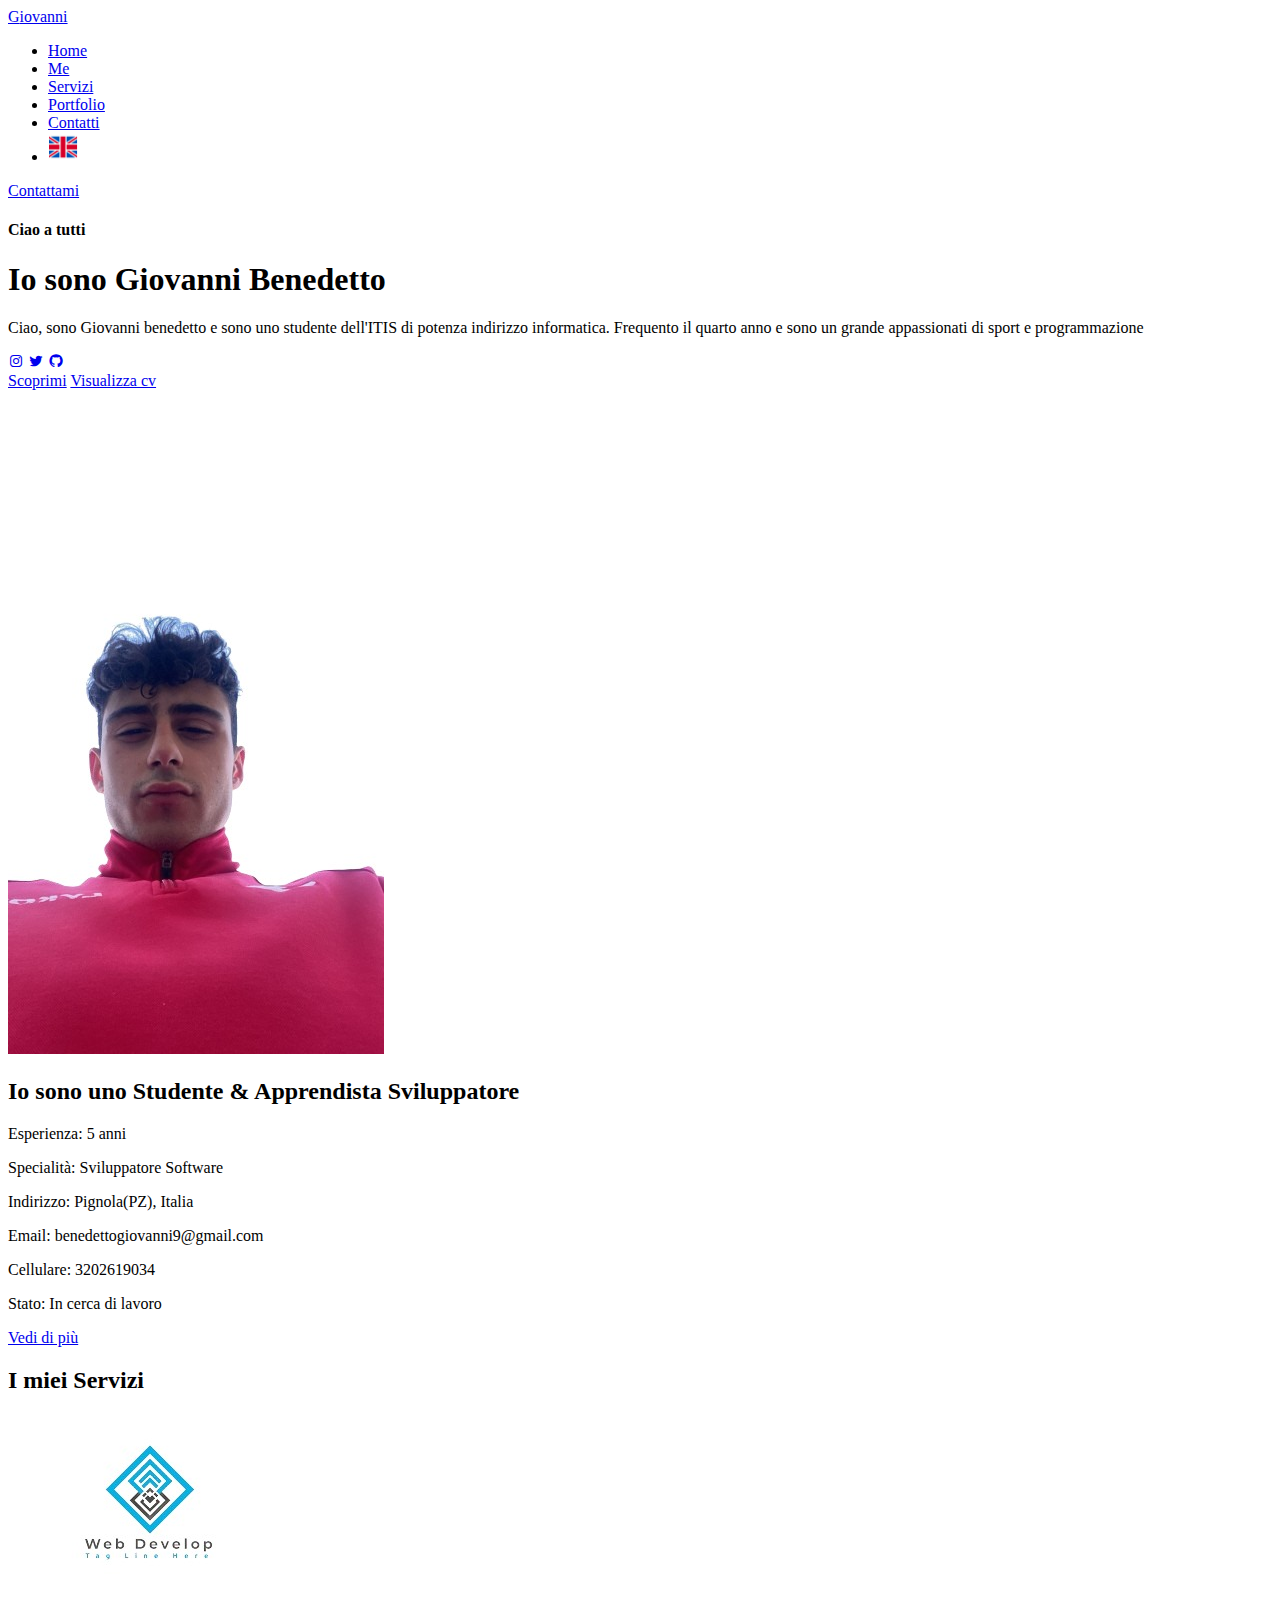
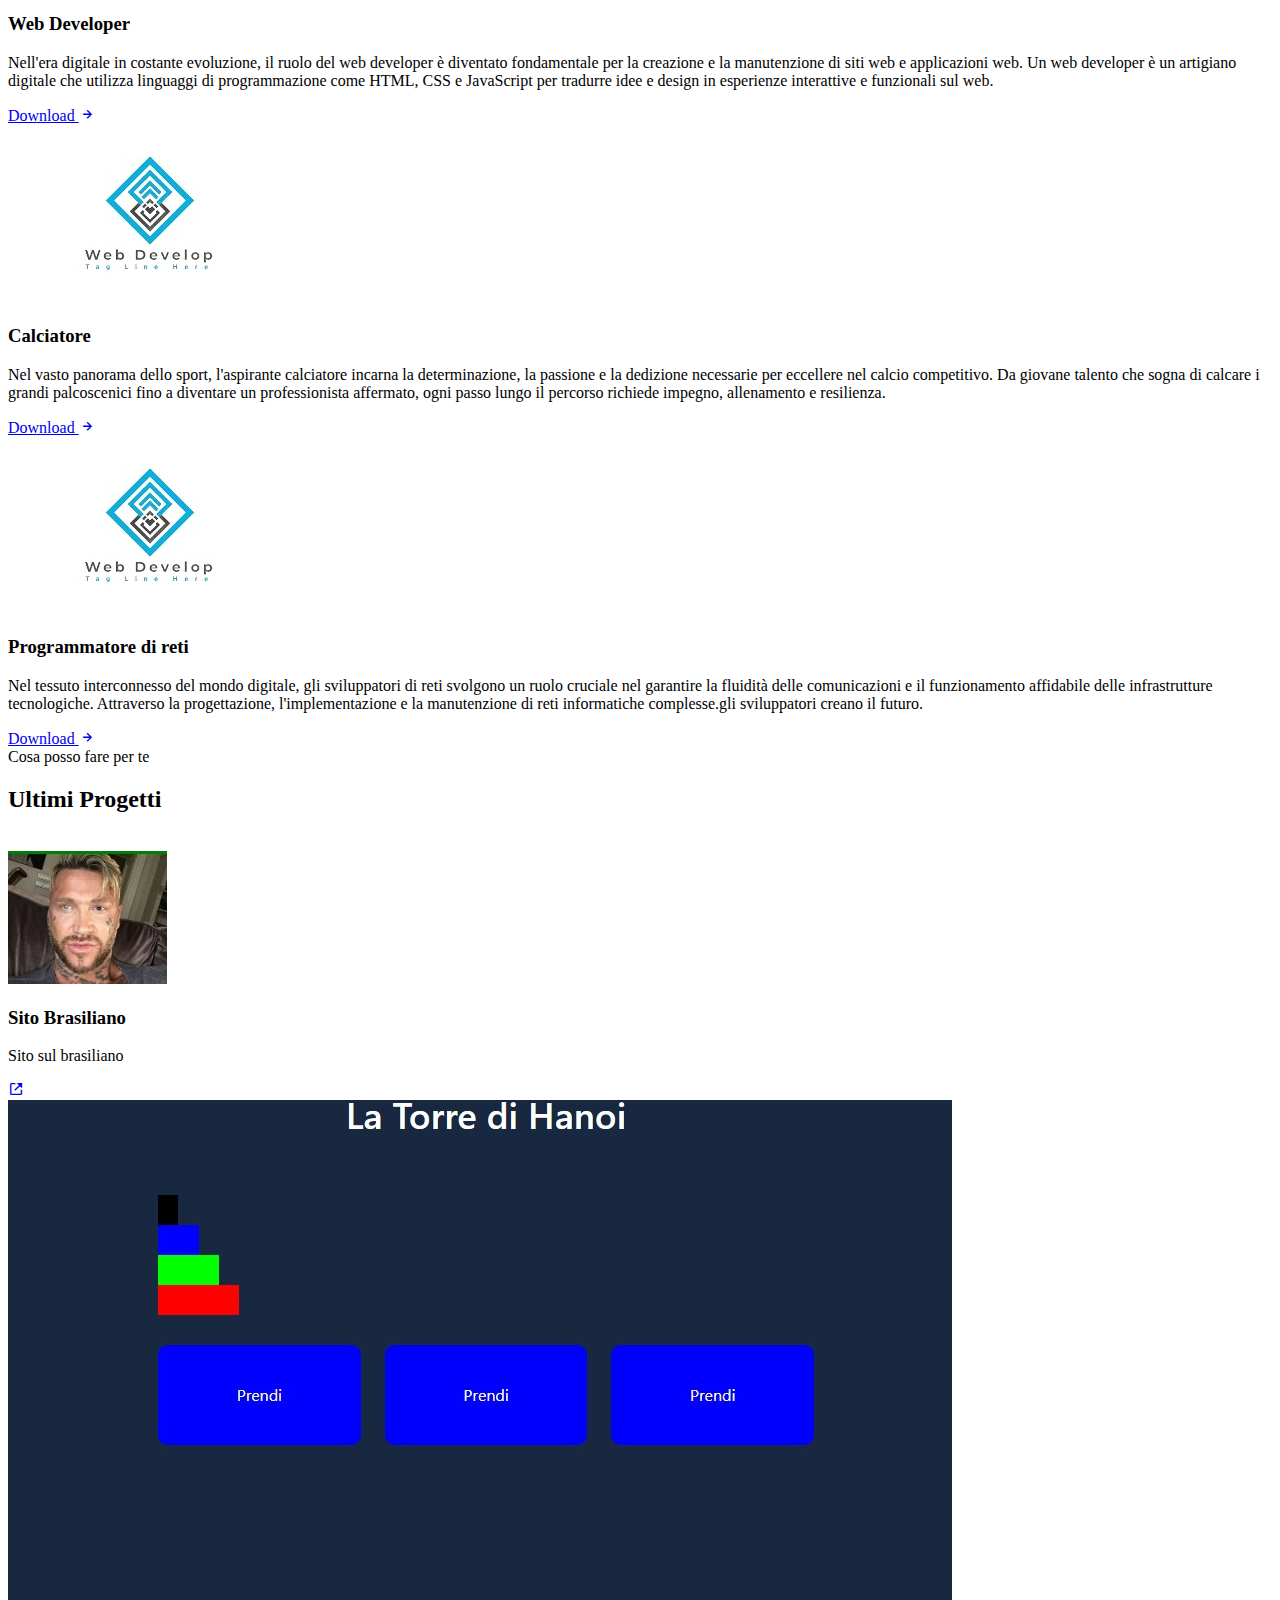
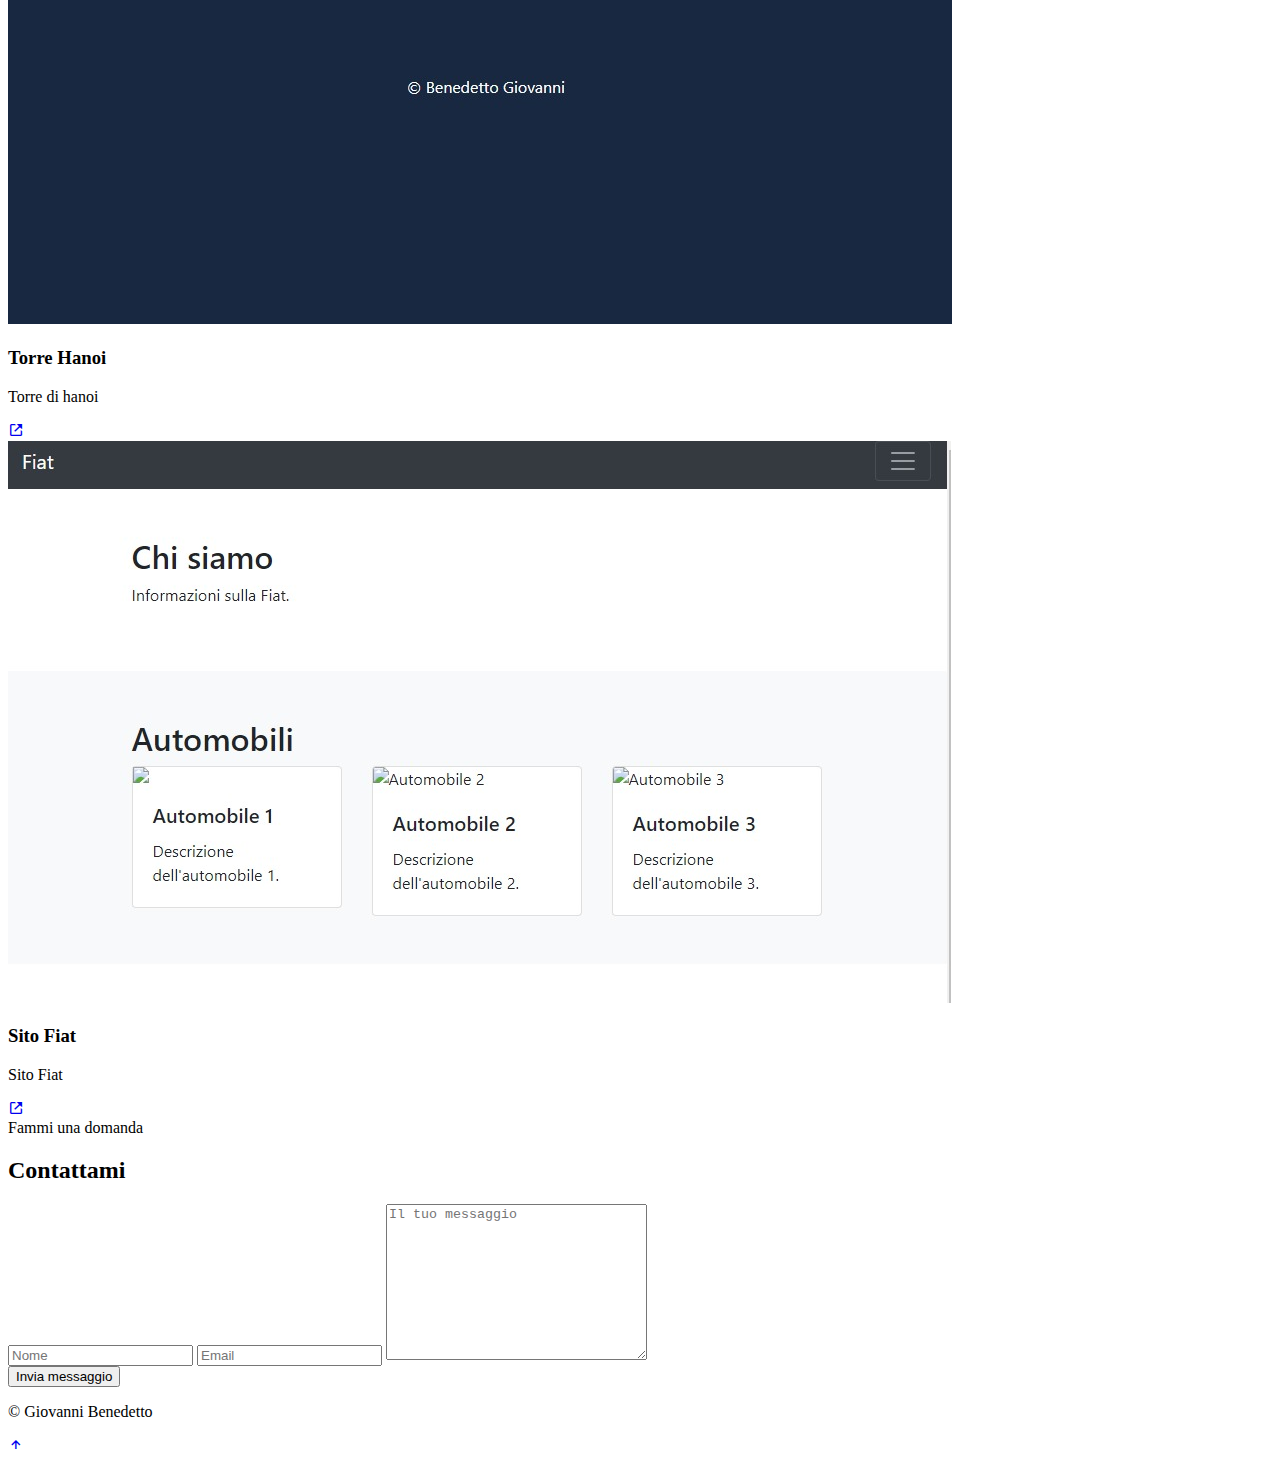
==== index.html @ 342c9b86 "Add files via upload" ====
<!DOCTYPE html>
<html>
<head>
    <meta charset="UTF-8">
    <title>Portfolio</title>
    <link rel="stylesheet" href="stile.css">
    <link href='https://unpkg.com/boxicons@2.1.4/css/boxicons.min.css' rel='stylesheet'>
    <link rel="preconnect" href="https://fonts.googleapis.com">
    <link rel="preconnect" href="https://fonts.gstatic.com" crossorigin>
    <link href="https://fonts.googleapis.com/css2?family=Inter:wght@100..900&display=swap" rel="stylesheet">
</head>
<body>
<header>
    <a href="#" class="logo"><span>G</span>iovanni</a>
    <ul class="navlist">
        <li><a href="#home">Home</a></li>
        <li><a href="#about">Me</a></li>
        <li><a href="#services">Servizi</a></li>
        <li><a href="#portfolio">Portfolio</a></li>
        <li><a href="#contact">Contatti</a></li>
        <li><a href="eng.html"><img src="united-kingdom.png" alt="English" style="width: 30px; height: 30px;"></a></li>
    </ul>
    <div class="top-btnn">
        <a href="#contact" class="h-btn">Contattami</a>
    </div>
</header>

<section class="hero" id="home">
    <div class="main-content">
        <h4>Ciao a tutti</h4>
        <h1>Io sono <span>Giovanni Benedetto</span></h1>
        <p>Ciao, sono Giovanni benedetto e sono uno studente dell'ITIS di potenza indirizzo informatica. Frequento il quarto anno e sono un grande appassionati di sport e programmazione</p>
        
        <div class="social">
            <a href="https://www.instagram.com/giovanni_benedetto07" target="_blank"><i class='bx bxl-instagram'></i></a>
            <a href="#"><i class='bx bxl-twitter'></i></a>
            <a href="#"><i class='bx bxl-github'></i></a>
        </div>

        <div class="main-btn">
            <a href="#" class="btn">Scoprimi</a>
            <a href="Giovanni Benedetto.pdf" target="_blank" class="btn btn2">Visualizza cv</a>
        </div>
    </div>
</section>
<!--about-->
<section class="about" id="about">
    <div class="about-img">
        <img src="fotogb-removebg-preview.png" alt="foto di me stesso">
    </div>
    <div class="about-text">
        <h2>Io sono uno <span>Studente</span> & Apprendista Sviluppatore</h2>
        <div class="exp-area">
            <p class="exp">Esperienza: <span>5 anni</span></p>
            <p class="exp">Specialità: <span>Sviluppatore Software</span></p>
            <p class="exp">Indirizzo: <span>Pignola(PZ), Italia</span></p>
            <p class="exp">Email: <span>benedettogiovanni9@gmail.com</span></p>
            <p class="exp">Cellulare: <span>3202619034</span></p>
            <p class="exp">Stato: <span>In cerca di lavoro</span></p>
        </div>
        <a href="#" class="btn">Vedi di più</a>
    </div>
</section>
<!--Servizi-->
<section class="services" id="services">
    <div class="center-text">
        <h2>I miei <span>Servizi</span></h2>
    </div>
    <div class="services-content">
        <div class="box">
            <img src="dev-removebg-preview.png" alt="">
            <h3>Web Developer</h3>
            <p>Nell'era digitale in costante evoluzione, il ruolo del web developer è diventato fondamentale per la creazione e la manutenzione di siti web e applicazioni web. Un web developer è un artigiano digitale che utilizza linguaggi di programmazione come HTML, CSS e JavaScript per tradurre idee e design in esperienze interattive e funzionali sul web. </p>
        <a href="#">
            Download
            <i class='bx bx-right-arrow-alt'></i>
        </a>
        </div>

        <div class="box">
            <img src="dev-removebg-preview.png" alt="">
            <h3>Calciatore</h3>
            <p>Nel vasto panorama dello sport, l'aspirante calciatore incarna la determinazione, la passione e la dedizione necessarie per eccellere nel calcio competitivo. Da giovane talento che sogna di calcare i grandi palcoscenici fino a diventare un professionista affermato, ogni passo lungo il percorso richiede impegno, allenamento e resilienza.</p>
        <a href="#">
            Download
            <i class='bx bx-right-arrow-alt'></i>
        </a>
        </div>

        <div class="box">
            <img src="dev-removebg-preview.png" alt="">
            <h3>Programmatore di reti
            </h3>
            <p>Nel tessuto interconnesso del mondo digitale, gli sviluppatori di reti svolgono un ruolo cruciale nel garantire la fluidità delle comunicazioni e il funzionamento affidabile delle infrastrutture tecnologiche. Attraverso la progettazione, l'implementazione e la manutenzione di reti informatiche complesse.gli sviluppatori creano il futuro.</p>
        <a href="#">
            Download
            <i class='bx bx-right-arrow-alt'></i>
        </a>
        </div>
    </div>

</section>
<!--Portfolio-->
<section id="portfolio" class="portfolio">
    <div class="center-text">
        <span>Cosa posso fare per te</span>
        <h2>Ultimi Progetti</h2>
    </br>
    </div>
    <div class="container">
     
        <div class="portfolio-gallery">
            <div class="port-box mix html">
                <div class="port-image">
                    <img src="brs.png" alt="">
                </div>
                <div class="port-content">
                    <h3>Sito Brasiliano</h3>
                    <p> Sito sul brasiliano

                    </p>
                    <a href="SITO BRASILIANO .txt.html" target="_blank"><i class='bx bx-link-external'></i></a>
                </div>
            </div>

            <div class="port-box mix html">
                <div class="port-image">
                    <img src="ht.png" alt="">
                </div>
                <div class="port-content">
                    <h3>Torre Hanoi</h3>
                    <p>Torre di hanoi
                    </p>
                    <a href="hanoi2 gb.html" target="_blank"><i class='bx bx-link-external'></i></a>
                </div>
            </div>

            <div class="port-box mix unity">
                <div class="port-image">
                    <img src="fiat.png" alt="">
                </div>
                <div class="port-content">
                    <h3>Sito Fiat </h3>
                    <p>Sito Fiat

                    </p> 
                    <a href="FIAT1.html" target="_blank"><i class='bx bx-link-external'></i></a>
                </div>
            </div>
        </div>
    </div>
</section>
<!--Contatti-->
<section id="contact" class="contant">
    <div class="center-text">
        <span>Fammi una domanda</span>
        <h2>Contattami</h2>
    </div>
    <form>
        
        <input type="text" name="nome" placeholder="Nome">
        <input type="text" name="email" placeholder="Email">
        <textarea name="messaggio" cols="30" rows="10" placeholder="Il tuo messaggio"></textarea>
        <div class="btn-box formBtn">
            <button type="submit" class="btn">Invia messaggio</button>
        </div>
    </form>
</section>
<footer>
    <p> &copy; Giovanni Benedetto </p>
    <a href="#home"><i class='bx bx-up-arrow-alt'></i></a>
</footer>

<script src="script.js"></script>
</body>
</html>
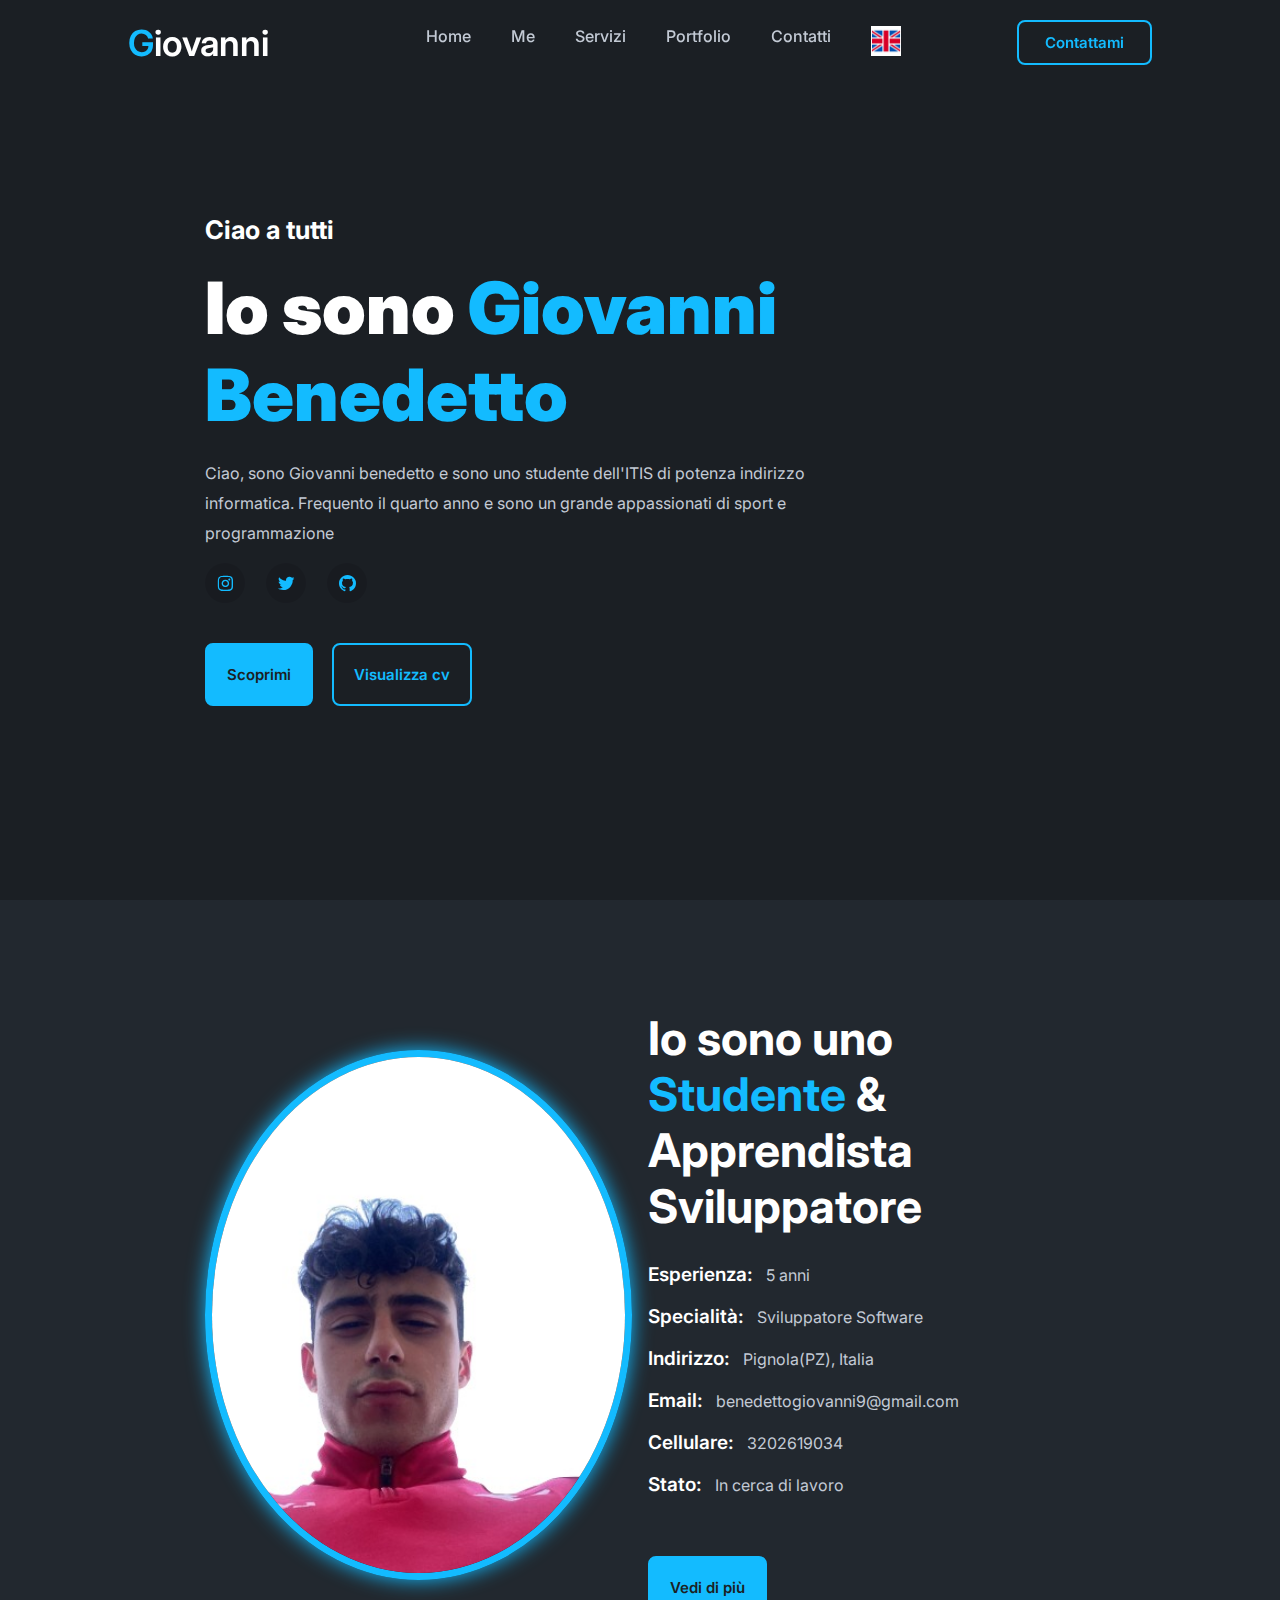
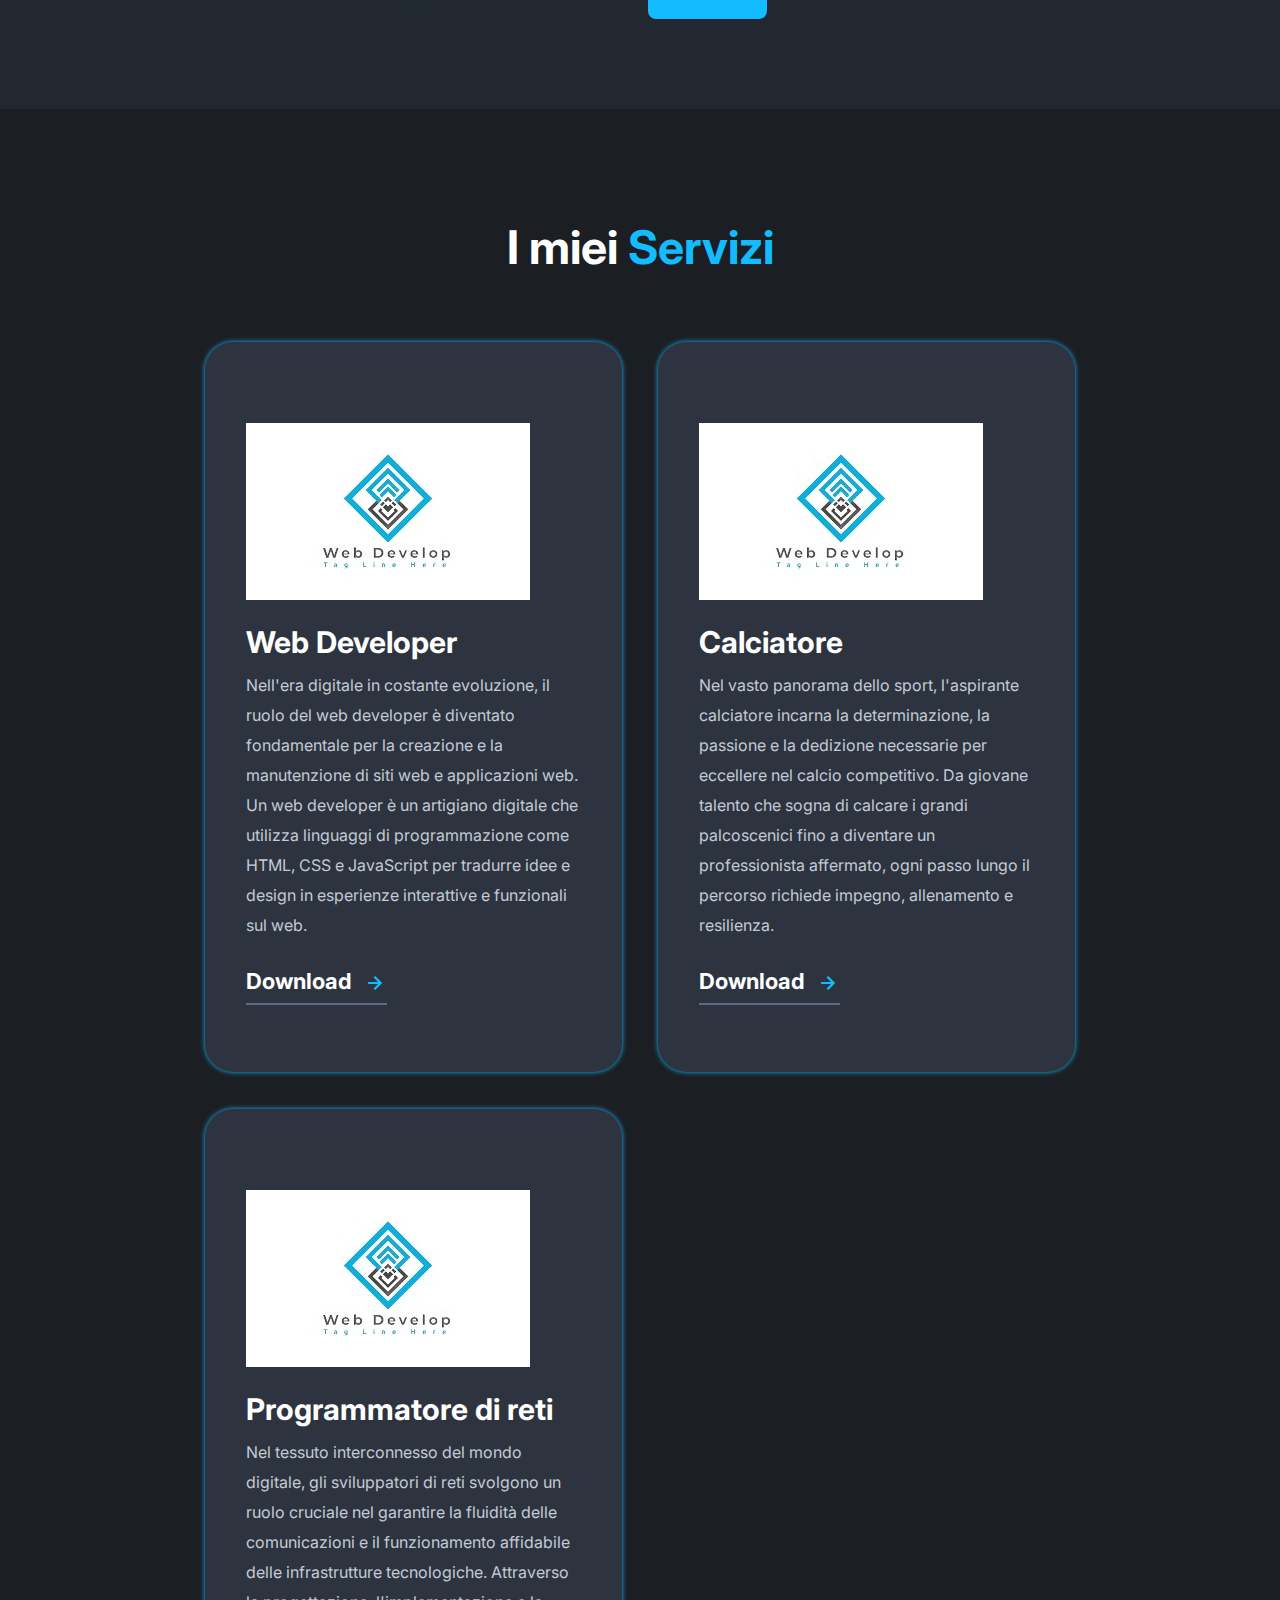
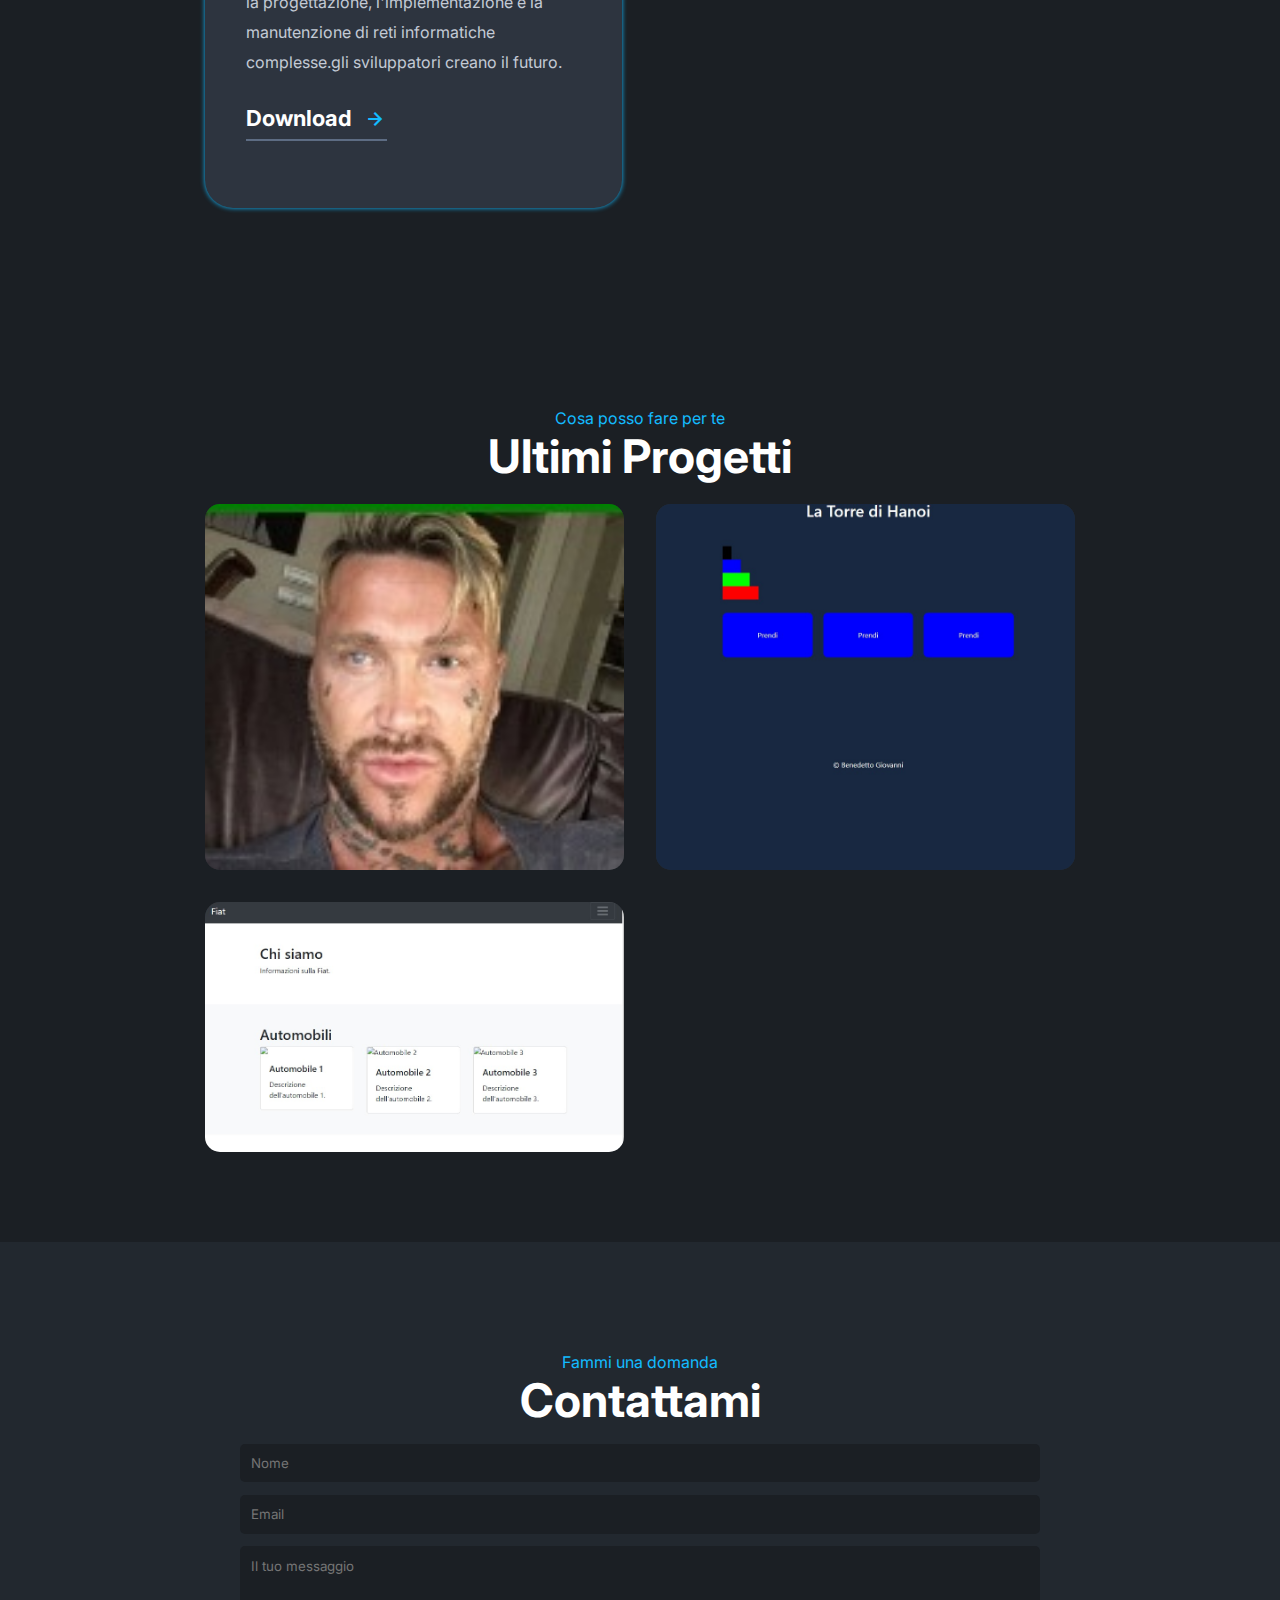
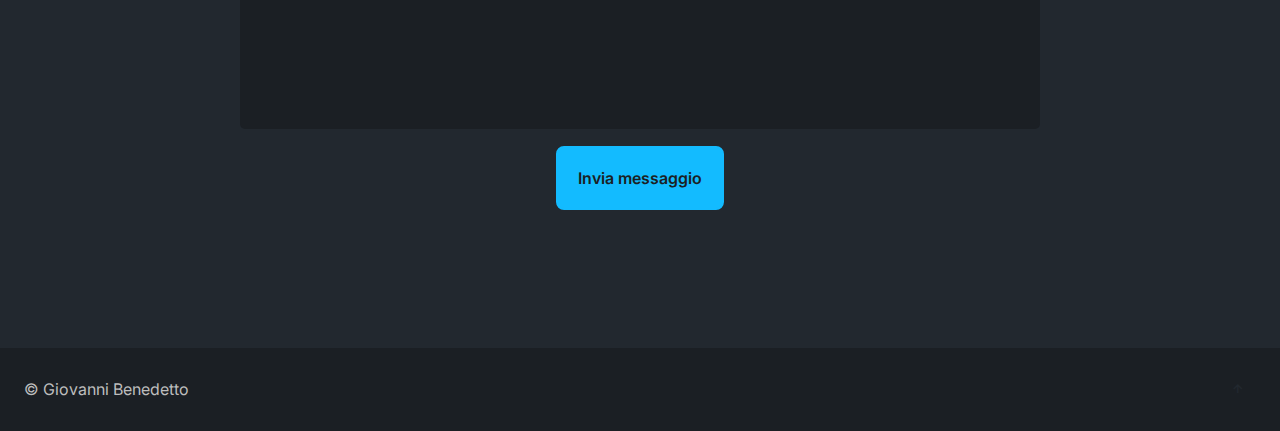
==== commit 45fba109: "Update index.html" ====
--- a/stile.css
+++ b/stile.css
@@ -0,0 +1,434 @@
+*{
+    padding: 0;
+    margin: 0;
+    box-sizing: border-box;
+    font-family: 'inter', sans-serif;
+    text-decoration: none;
+    list-style: none;
+    scroll-behavior: smooth;
+}
+:root{
+    --text-color:#fff;
+    --bg-color: #1b1f24;
+    --second-bg-color: #22282f;
+    --main-color: #13bbff;
+    --other-color: #c3cad5;
+
+    --h1-font: 4.5rem;
+    --h2-font: 2.9rem;
+    --p-font: 1rem;
+}
+body {
+ 
+    background-color: var(--bg-color);
+    color: var(--text-color);
+}
+header {
+    position: fixed;
+    top: 0;
+    left: 0;
+    z-index: 1000;
+   border-bottom: 1px solid transparent;
+    display: flex;
+    align-items: center;
+    justify-content: space-between;
+    width: 100%;
+    padding: 20px 10%;
+    background: transparent;
+    transition: all .50s ease;
+}
+.logo{
+    font-size: 36px;
+    color: var(--text-color);
+    font-weight: 600;
+}
+span{
+    color: var(--main-color);
+}
+.navlist {
+    display: flex;
+}
+.navlist a{
+    font-size: var(--p-font);
+    font-weight: 500;
+    color: var(--other-color);
+    margin-left: 40px;
+    transition: all .50s ease;
+}
+.navlist a:hover {
+    color: var(--hover-color);
+    text-shadow: 0 0 10px var(--main-color), -2px 1px 30px var(--text-color), 0 0 30px rgba(18, 247, 255, 0.6), 0 0 40px rgba(18, 247, 255, 0.6), 0 0 70px rgba(18, 247, 255, 0.6), 0 0 80px rgba(18, 247, 255, 0.6), 0 0 10px rgba(18, 247, 255, 0.6), 0 0 150px rgba(18, 247, 255, 0.6);
+}
+#menu-icon {
+    font-size: 35px;
+    z-index: 10001;
+    cursor: pointer;
+    display: none;
+}
+.h-btn{
+    display: inline-block;
+    padding: 11px 26px;
+    background: transparent;
+    color: var(--main-color);
+    border: 2px solid var(--main-color);
+    border-radius: 8px;
+    font-size: 15px;
+    font-weight: 600;
+    transition: all .50s ease;
+}
+.h-btn:hover{
+    background: var(--main-color);
+    color: var(--bg-color);
+    box-shadow: 0 0 20px var(--main-color);
+    transform: scale(1.1);
+}
+section{
+    padding: 110px 16% 90px;
+}
+.hero{
+    height: 100vh;
+    width: 100%;
+    /*dovrebbe andare l'immagine*/
+    background-position: top right;
+    background-size: cover;
+    display: flex;
+    align-items: center;
+    justify-content: flex-start;
+}
+.main-content h4{
+    font-size: 1.6rem;
+}
+.main-content h1{
+    font-size: var(--h1-font);
+    font-weight: 900;
+    margin: 20px 0px 20px;
+    line-height: 1.2;
+}
+.main-content p{
+    font-size: var(--p-font);
+    font-weight: 400;
+    width: 620px;
+    max-width: 100%;
+    color: var(--other-color);
+    line-height: 30px;
+    margin-bottom: 15px;
+}
+.social{
+    margin-bottom: 40px;
+}
+.social i{
+    display: inline-flex;
+    align-items: center;
+    justify-content: center;
+    width: 40px;
+    height: 40px;
+    color: var(--main-color);
+    border-radius: 50%;
+    backdrop-filter: brightness(88%);
+    font-size: 20px;
+    margin-right: 17px;
+    box-shadow: 0 0 20px transparent;
+    cursor: pointer;
+    transition: all .50s ease;
+}
+.social i:hover{
+    transform: scale(1.1);
+    box-shadow:  0 0 20px var(--main-color);
+}
+.btn{
+    display: inline-block;
+    padding: 20px;
+    background: var(--main-color);
+    color: var(--bg-color);
+    border: 2px solid var(--main-color);
+    border-radius: 8px;
+    font-size: 15px;
+    font-weight: 600;
+    transition: all .50 ease;
+}
+.btn:hover{
+    background: transparent;
+    color: var(--main-color);
+    box-shadow: 0 0 20px var(--main-color);
+}
+.btn2{
+    background: transparent;
+    color: var(--main-color);
+    border: 2px solid var(--main-color);
+    margin-left: 15px;
+    transition: all .50 ease;
+}
+.btn2:hover{
+    background: var(--main-color);
+    color: var(--bg-color);
+}
+header.sticky{
+    background: var(--bg-color);
+    box-shadow: 0 .1rem 1rem rgba(0, 0, 0, .2);
+    padding: 16px 16%;
+}
+.about{
+    background: var(--second-bg-color);
+    display : grid;
+    grid-template-columns: repeat(2,1fr);
+    align-items: center;
+    gap: 1rem;
+}
+.about-img {
+    display: flex;
+    justify-content: center;
+    align-items: center;
+    width: 100%;
+    height: 530px;
+    max-width: 530px;
+    border-radius: 50%;
+    overflow: hidden; /* Assicura che l'immagine non esca dai bordi del cerchio */
+    border: 7px solid var(--main-color);
+    box-shadow: 0 0 20px var(--main-color);
+}
+
+.about-img img {
+    width: 100%;
+    height: auto;
+    object-fit: cover;
+}
+.about-text h2{
+    font-size: var(--h2-font);
+    line-height: 1,3;
+    margin-bottom: 20px;
+}
+.exp-area{
+    margin-bottom: 50px;
+}
+.exp-area p{
+    color: var(--text-color);
+    font-weight: 600;
+    font-size: 19px;
+    line-height: 42px;
+}
+.exp-area p span{
+    color: var(--other-color);
+    font-size: var(--p-font);
+    font-weight: 400;
+    margin-left: 8px;
+}
+.center-text{
+    text-align: center;
+}
+.center-text h2{
+    font-size: var(--h2-font);
+}
+.services-content{
+    display: grid;
+    grid-template-columns: repeat(auto-fit, minmax(300px, auto));
+    align-items: center;
+    gap: 2.3rem;
+    margin-top: 4.2rem;
+}
+.box{
+    padding: 80px 40px 66px;
+    background: #2d343f;
+    border-radius: 28px;
+    border: 1px solid transparent;
+    box-shadow: 0 0 5px var(--main-color);
+    transition: all .5os ease;
+    cursor: pointer;
+}
+.box img{
+    margin-bottom: 20px;
+}
+.box h3{
+    font-size: 30px;
+    font-weight: 700;
+    margin-bottom: 10px;
+}
+.box p{
+    font-size: var(--p-font);
+    font-weight: 400;
+    color: var(--other-color);
+    line-height: 30px;
+    margin-bottom: 20px;
+}
+.box a{
+    display: inline-block;
+    font-size: 22px;
+    line-height: 1.273em;
+    font-weight: 700;
+    padding: 7px 0;
+    color: var(--text-color);
+    border-bottom: 2px solid #5d6c83;
+    transition: all .50s ease;
+}
+.box i{
+    vertical-align: middle;
+    font-size: 25px;
+    color: var(--main-color);
+    margin-left: 5px;
+}
+.box a:hover{
+    border-bottom: 2px solid var(--main-color);
+}
+.box:hover{
+    border: 1px solid var(--main-color);
+    transform: translateY(-5px) scale(1.03);
+}
+.fillter-buttons{
+    margin: 2rem;
+    text-align: center;
+}
+.fillter-buttons .btn{
+    background: none;
+    outline: none;
+    border: none;
+    cursor: pointer;
+    font-size: .85rem;
+    font-weight: 600;
+    letter-spacing: .4px;
+    margin-left: 1.3rem;
+    color: var(--text-color);
+}
+.fillter-buttons .btn:hover{
+    color: var(--hover-color);
+}
+.portfolio-gallery{
+    display: grid;
+    grid-template-columns: repeat(auto-fill , minmax(270px, 1fr));
+    gap: 2rem;
+}
+.port-box{
+    position: relative;
+    border-radius: 15px;
+    overflow: hidden;
+    background: #292e33;
+    display: flex;
+    grid-template-rows: 1fr auto;
+    align-items: center;
+    border: 2px solid var(--hover-color);
+    box-shadow: var(--neon-box-shadow);
+}
+.port-image{
+    display: flex;
+    align-items: center;
+    justify-content: center;
+    height: 100%;
+    width: 100%;
+}
+.port-image img{
+    width: 100%;
+    opacity: .5s;
+    height: 100%;
+    transition: .5s;
+}
+
+.port-content{
+    position: absolute;
+    bottom: 0;
+    left: 0;
+    width: 100%;
+    height: 100%;
+    opacity: 0;
+    background: linear-gradient(rgba(0,0,0,.2),#12f7ff);
+    display: flex;
+    align-items: center;
+    justify-content: center;
+    flex-direction: column;
+    text-align: center;
+    transition: 0.5s;
+    padding: 0 2rem;
+}
+.port-box:hover .port-content{
+    opacity: 1;
+}
+.port-box:hover .port-image img{
+    transform: scale(1.1);
+}
+
+.port-content h3{
+    font-size: 1.5rem;
+    font-weight: 600;
+}
+.port-content p{
+    font-size: .8rem;
+    margin: 5px 0 15px 0;
+}
+.port-content a{
+    background: #fff;
+    border-radius: 50%;
+    display: inline-flex;
+    justify-content: center;
+    align-items: center;
+    width: 50px;
+    height: 50px;
+    border:  px solid var(--hover-color);
+    outline: 2px solid #fff;
+}
+.port-content a i{
+    font-size: 1.3rem;
+    color: var(--second-bg-color);
+}
+/*Sezione contatti*/
+.contant{
+    width: 100%;
+    background: var(--second-bg-color);
+}
+.contant form{
+    align-items: center;
+    max-width: 50rem;
+    margin: 1rem auto;
+    margin-bottom: 3rem;
+}
+.contant form input,
+.contant form textarea{
+    width: 100%;
+    color: var(--text-color);
+    background: var(--bg-color);
+    margin-bottom: .8rem;
+    border: none;
+    border-radius: 5px;
+    padding: .7rem;
+}
+.contant form textarea{
+    resize: none;
+}
+.formBtn{
+    display: flex;
+    justify-content: center;
+    width: 100%;
+}
+.formBtn .btn{
+    cursor: pointer;
+    font-size: 1rem;
+}
+footer{
+    padding: 1.5rem;
+    display: flex;
+    align-items: center;
+    justify-content: space-between;
+}
+footer p{
+    color: #bdbdbd;
+}
+footer a{
+    display: inline-flex;
+    justify-content: center;
+    color: var(--text-color);
+    background: var(--hover-color);
+    padding: .6rem;
+    border-radius: 5px;
+}
+footer a i{
+    font-size: 1rem;
+    color: var(--second-bg-color);
+}
+
+
+.scroll-scale{
+    opacity: 0;
+    transform: scale(.9);
+    transition: all 2s;
+}
+.show-items{
+    opacity: 1;
+    transform: translateX(0);
+}
+
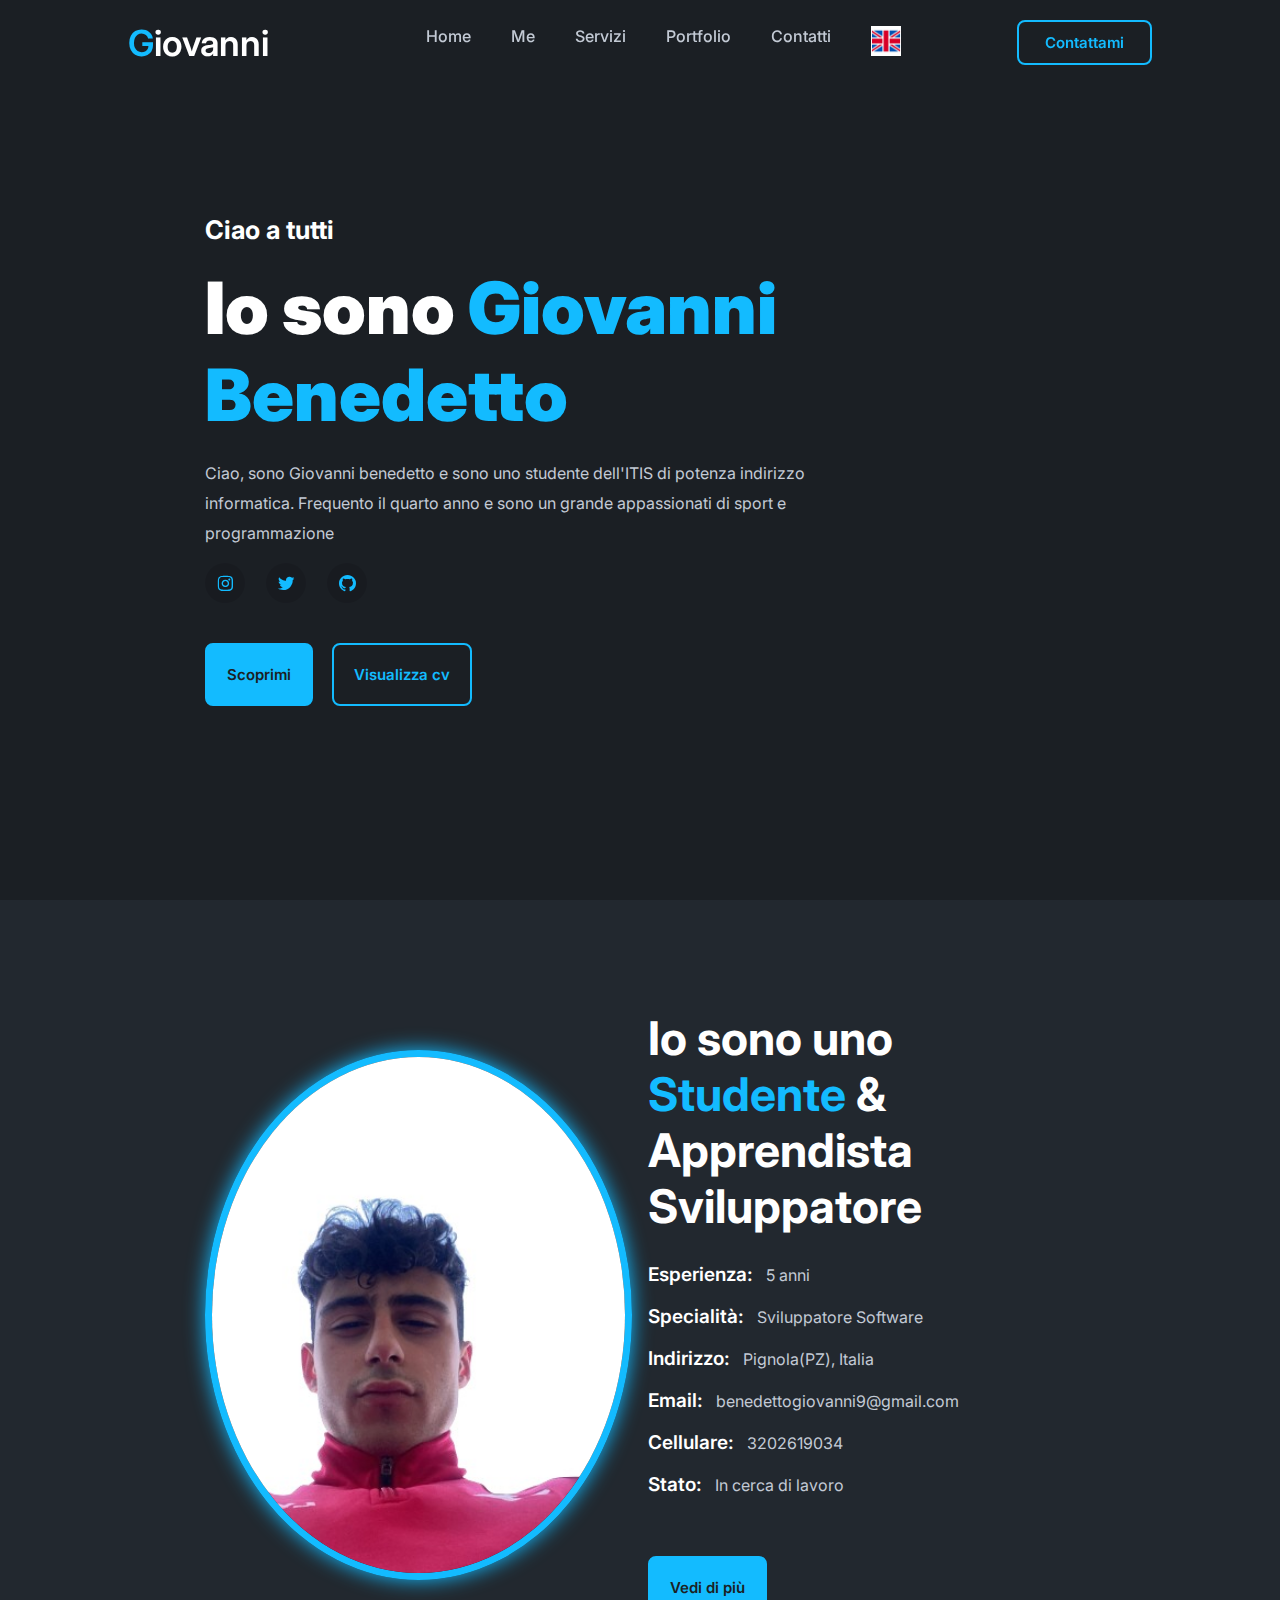
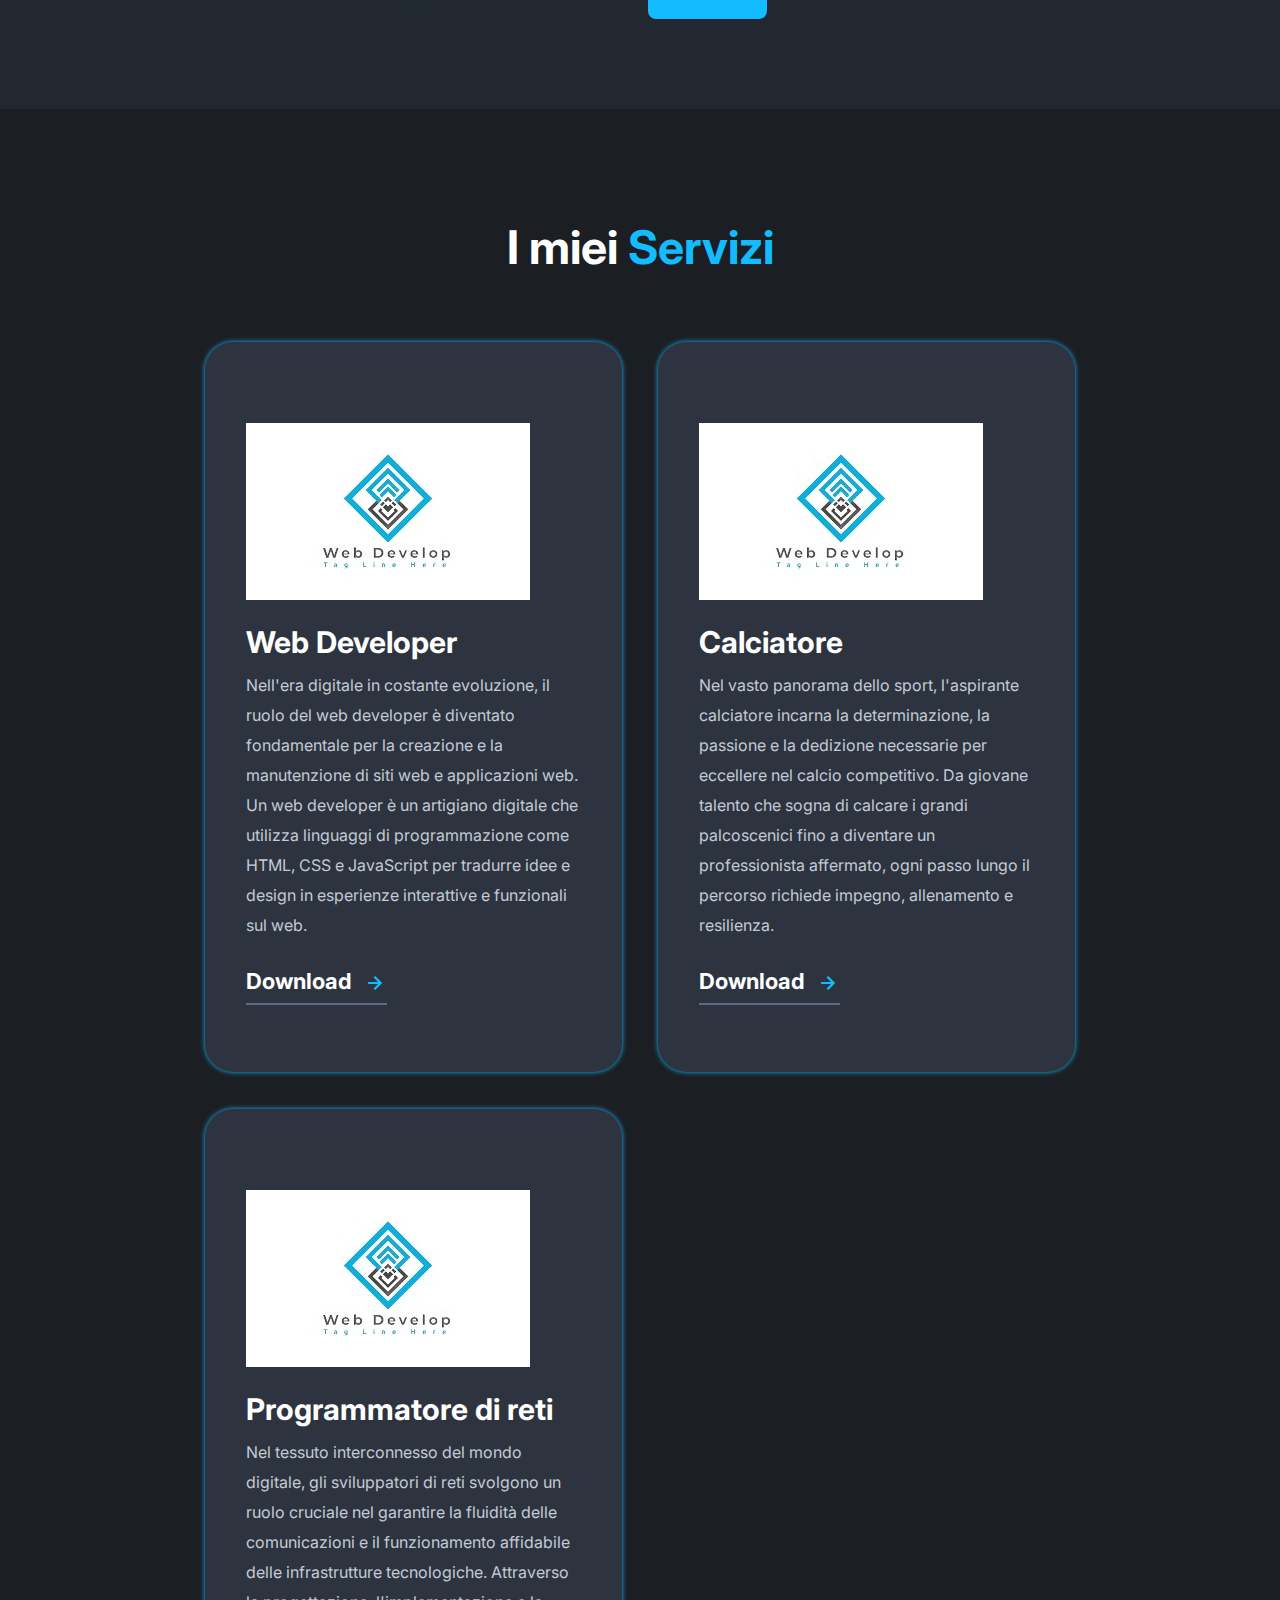
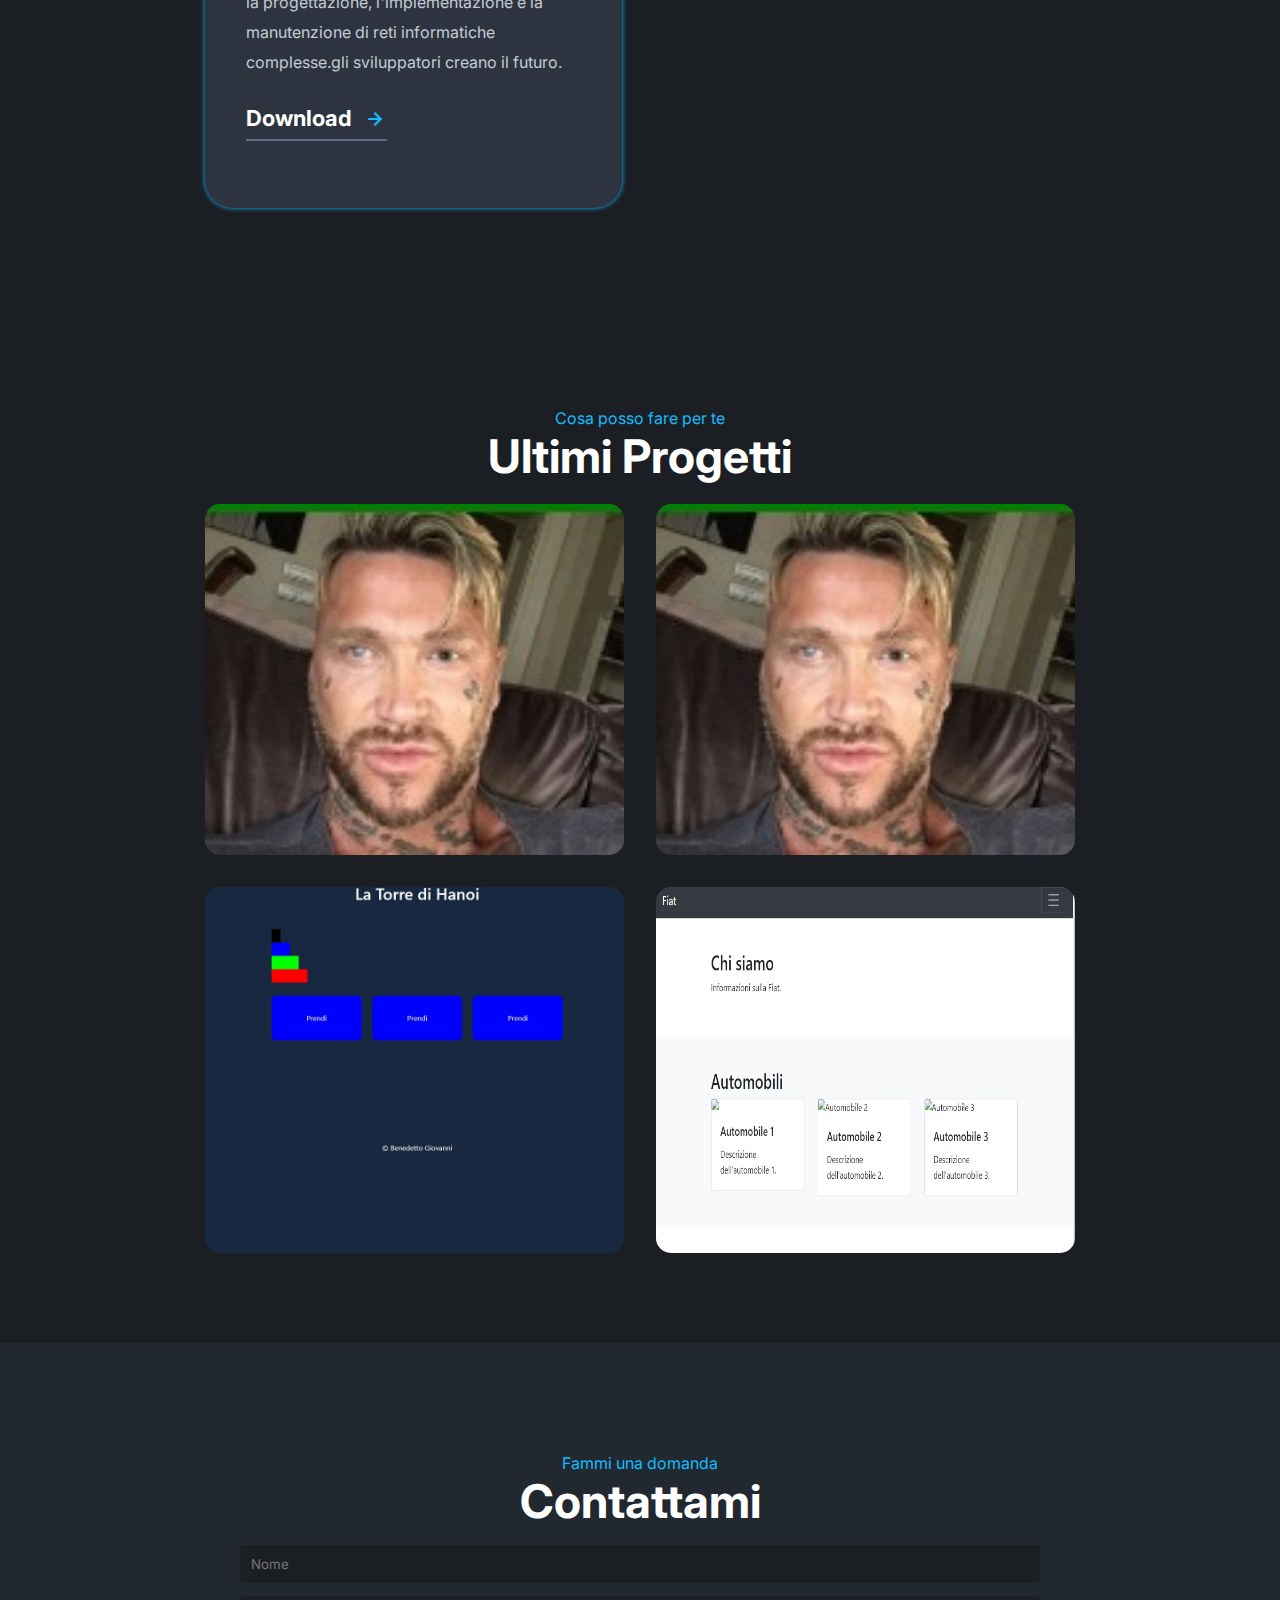
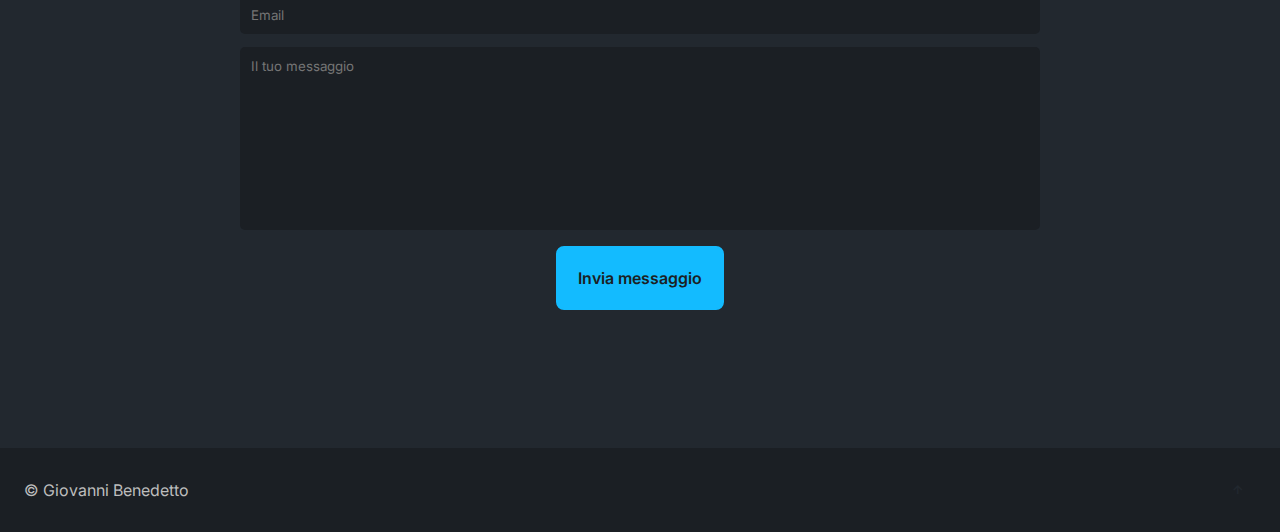
==== commit 00bca947: "Update index.html" ====
--- a/index.html
+++ b/index.html
@@ -125,6 +125,19 @@
 
             <div class="port-box mix html">
                 <div class="port-image">
+                    <img src="brs.png" alt="">
+                </div>
+                <div class="port-content">
+                    <h3>Sito Brasiliano</h3>
+                    <p> Sito sul brasiliano
+
+                    </p>
+                    <a href="benedettoCompany" target="_blank"><i class='bx bx-link-external'></i></a>
+                </div>
+            </div>
+            
+            <div class="port-box mix html">
+                <div class="port-image">
                     <img src="ht.png" alt="">
                 </div>
                 <div class="port-content">
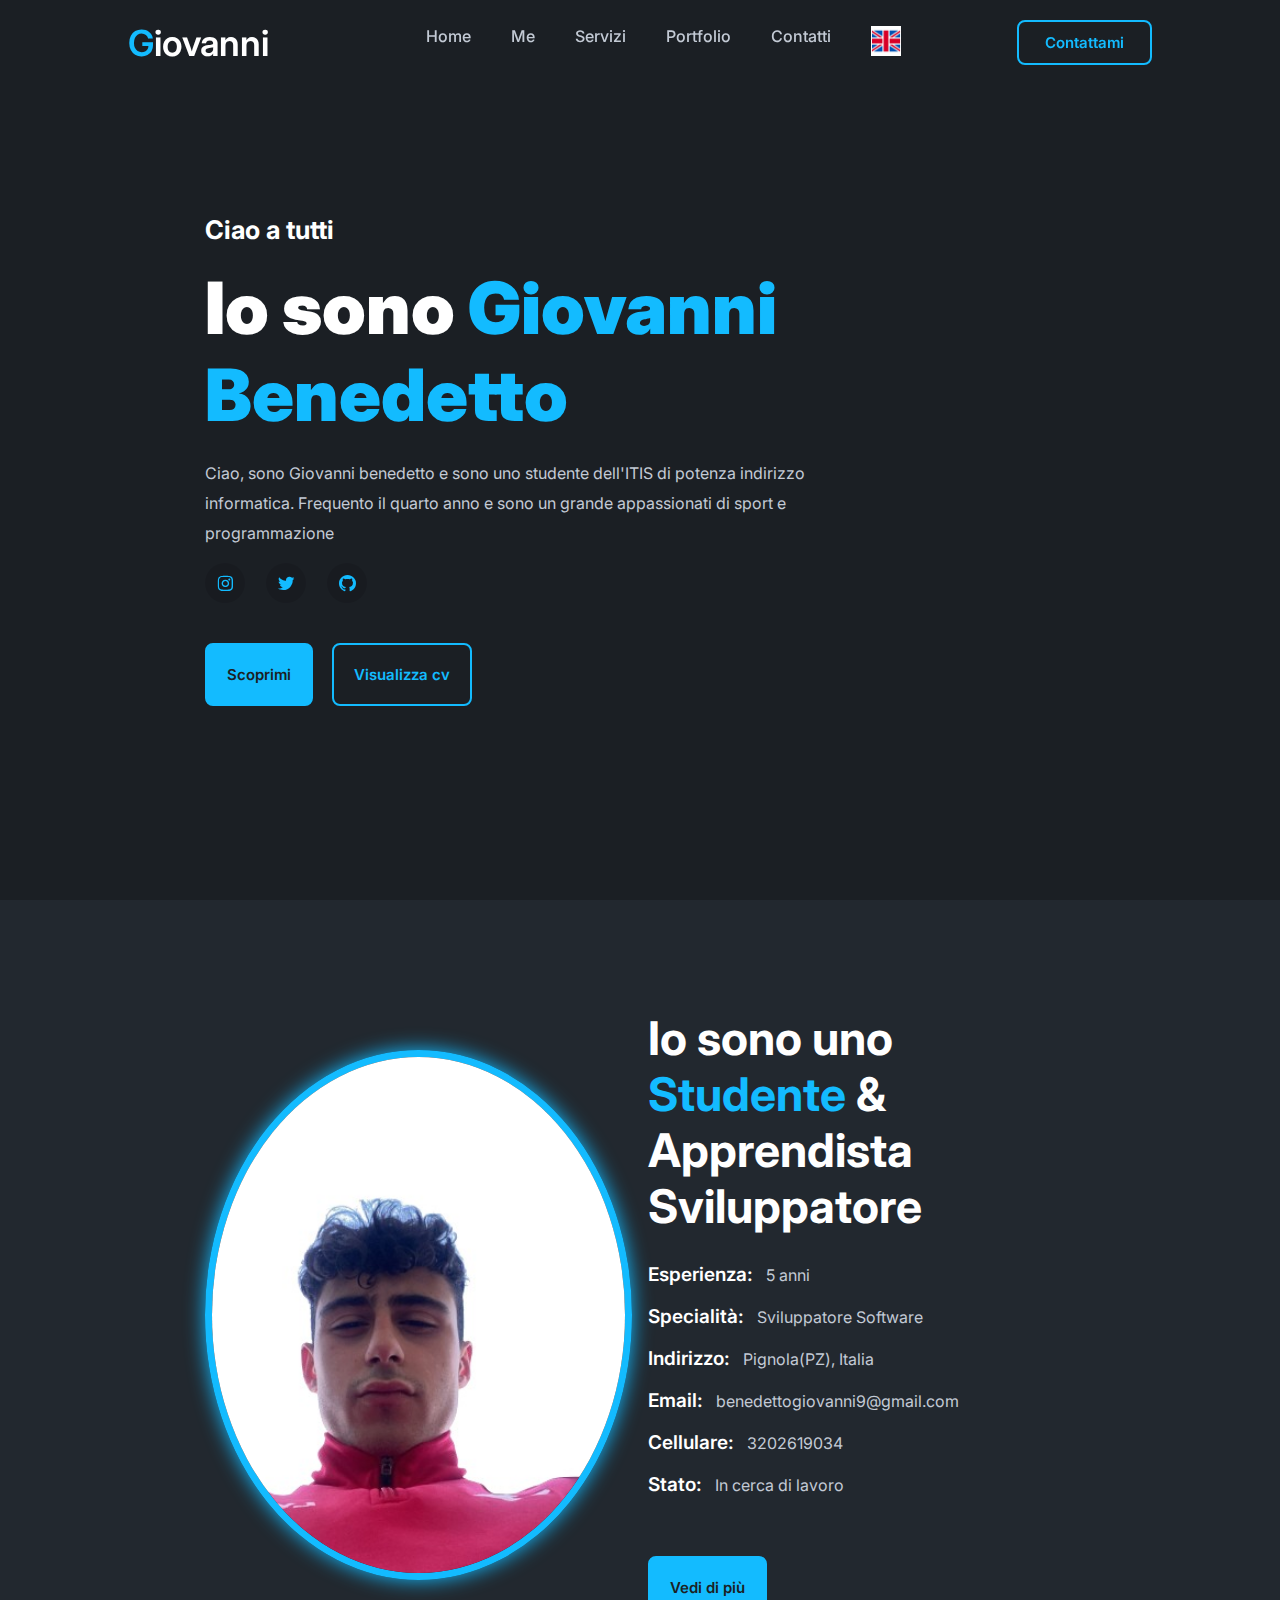
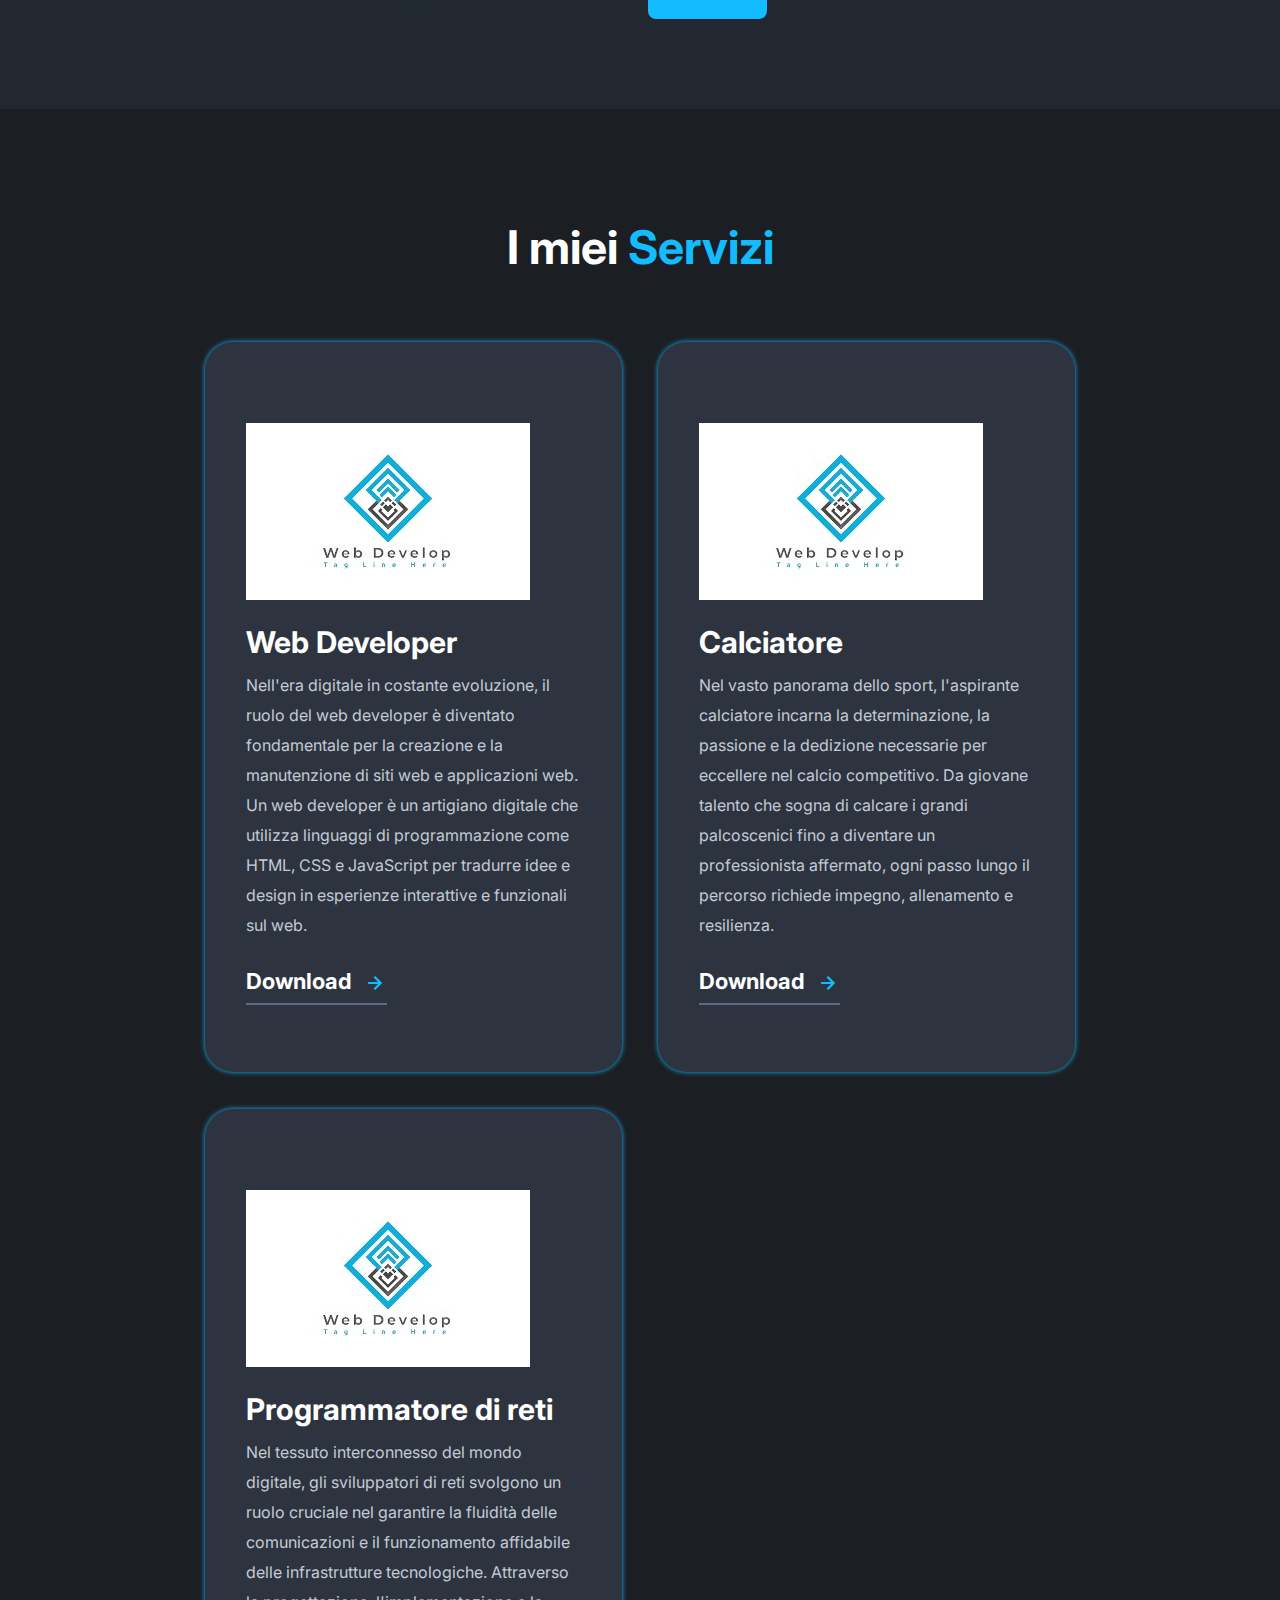
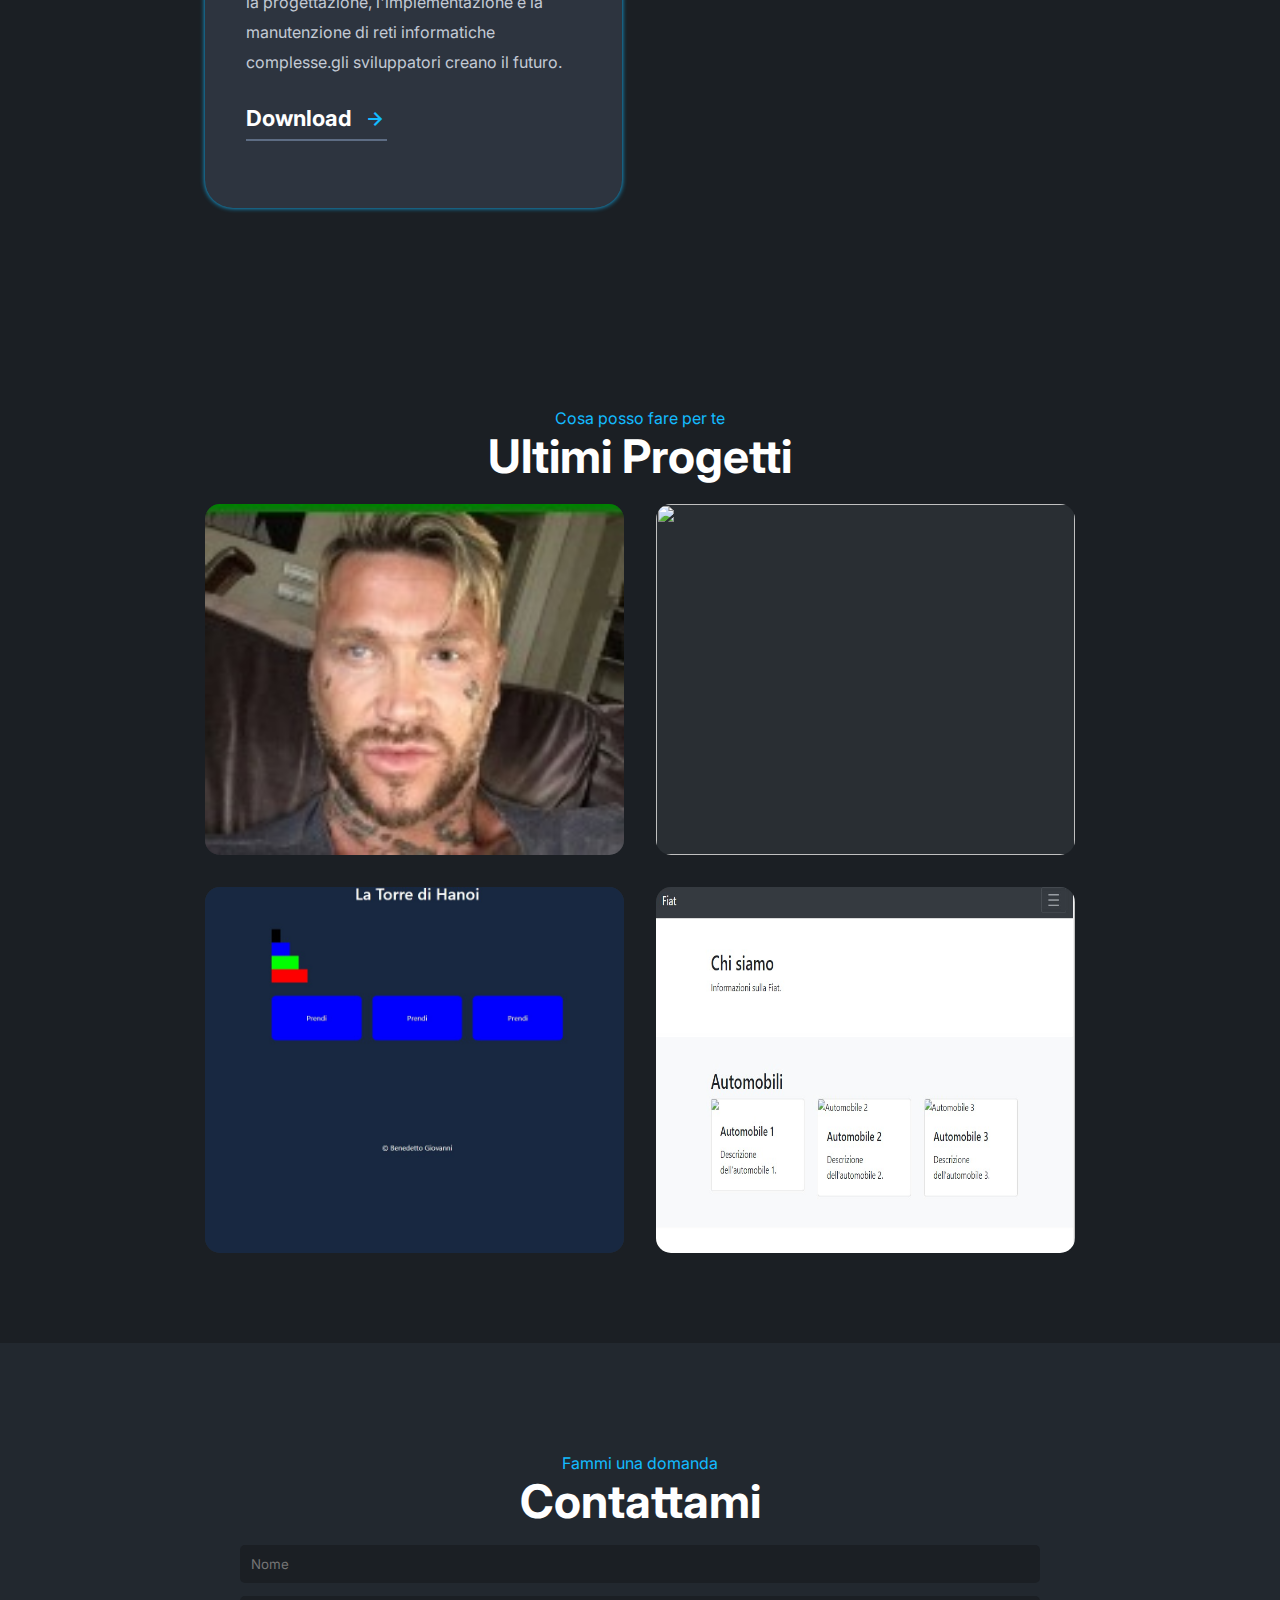
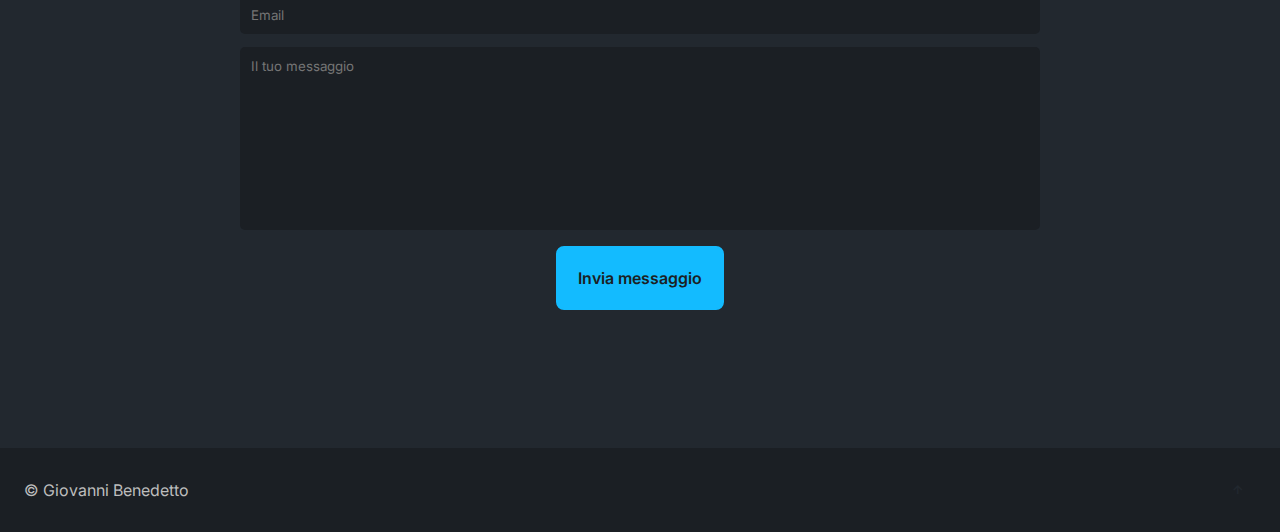
==== commit 252f500c: "Update index.html" ====
--- a/index.html
+++ b/index.html
@@ -125,11 +125,11 @@
 
             <div class="port-box mix html">
                 <div class="port-image">
-                    <img src="brs.png" alt="">
+                    <img src="" alt="">
                 </div>
                 <div class="port-content">
-                    <h3>Sito Brasiliano</h3>
-                    <p> Sito sul brasiliano
+                    <h3>Benedetto Company</h3>
+                    <p> Sito su viaggi aerei
 
                     </p>
                     <a href="benedettoCompany" target="_blank"><i class='bx bx-link-external'></i></a>
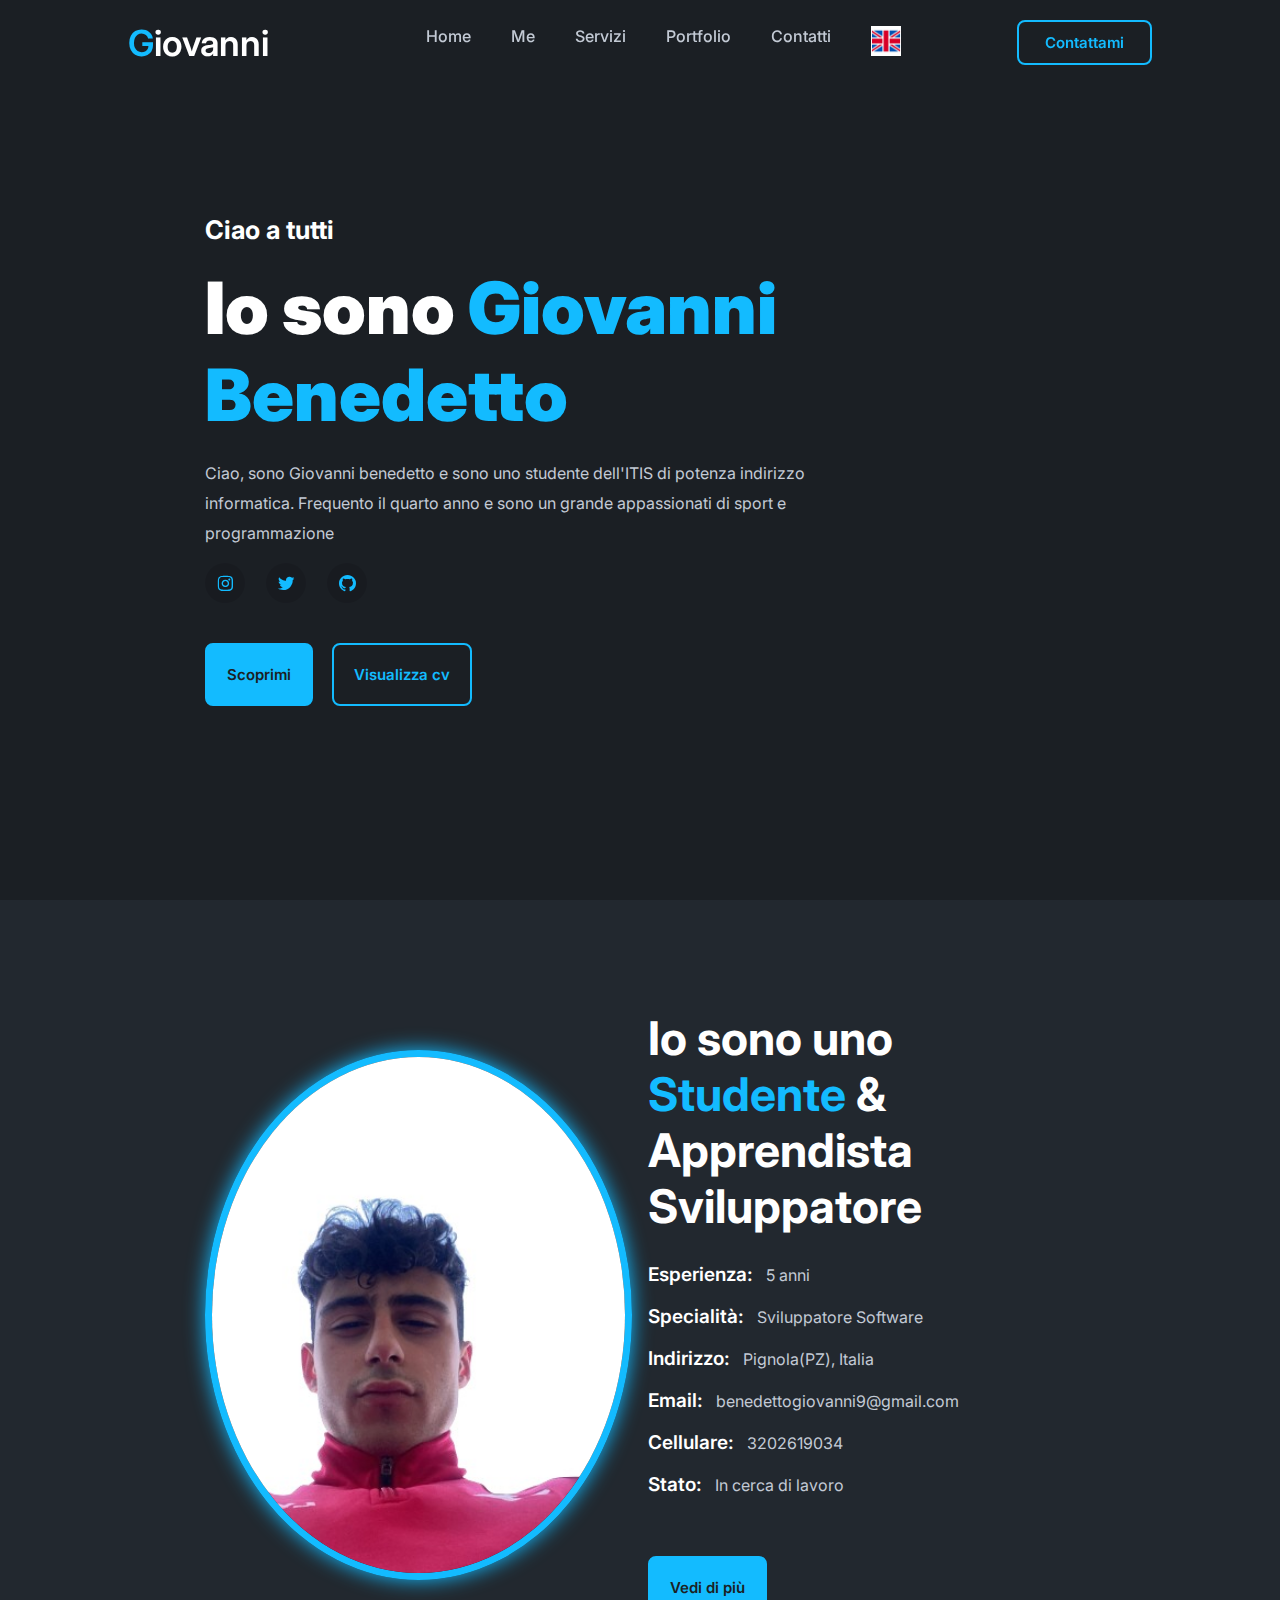
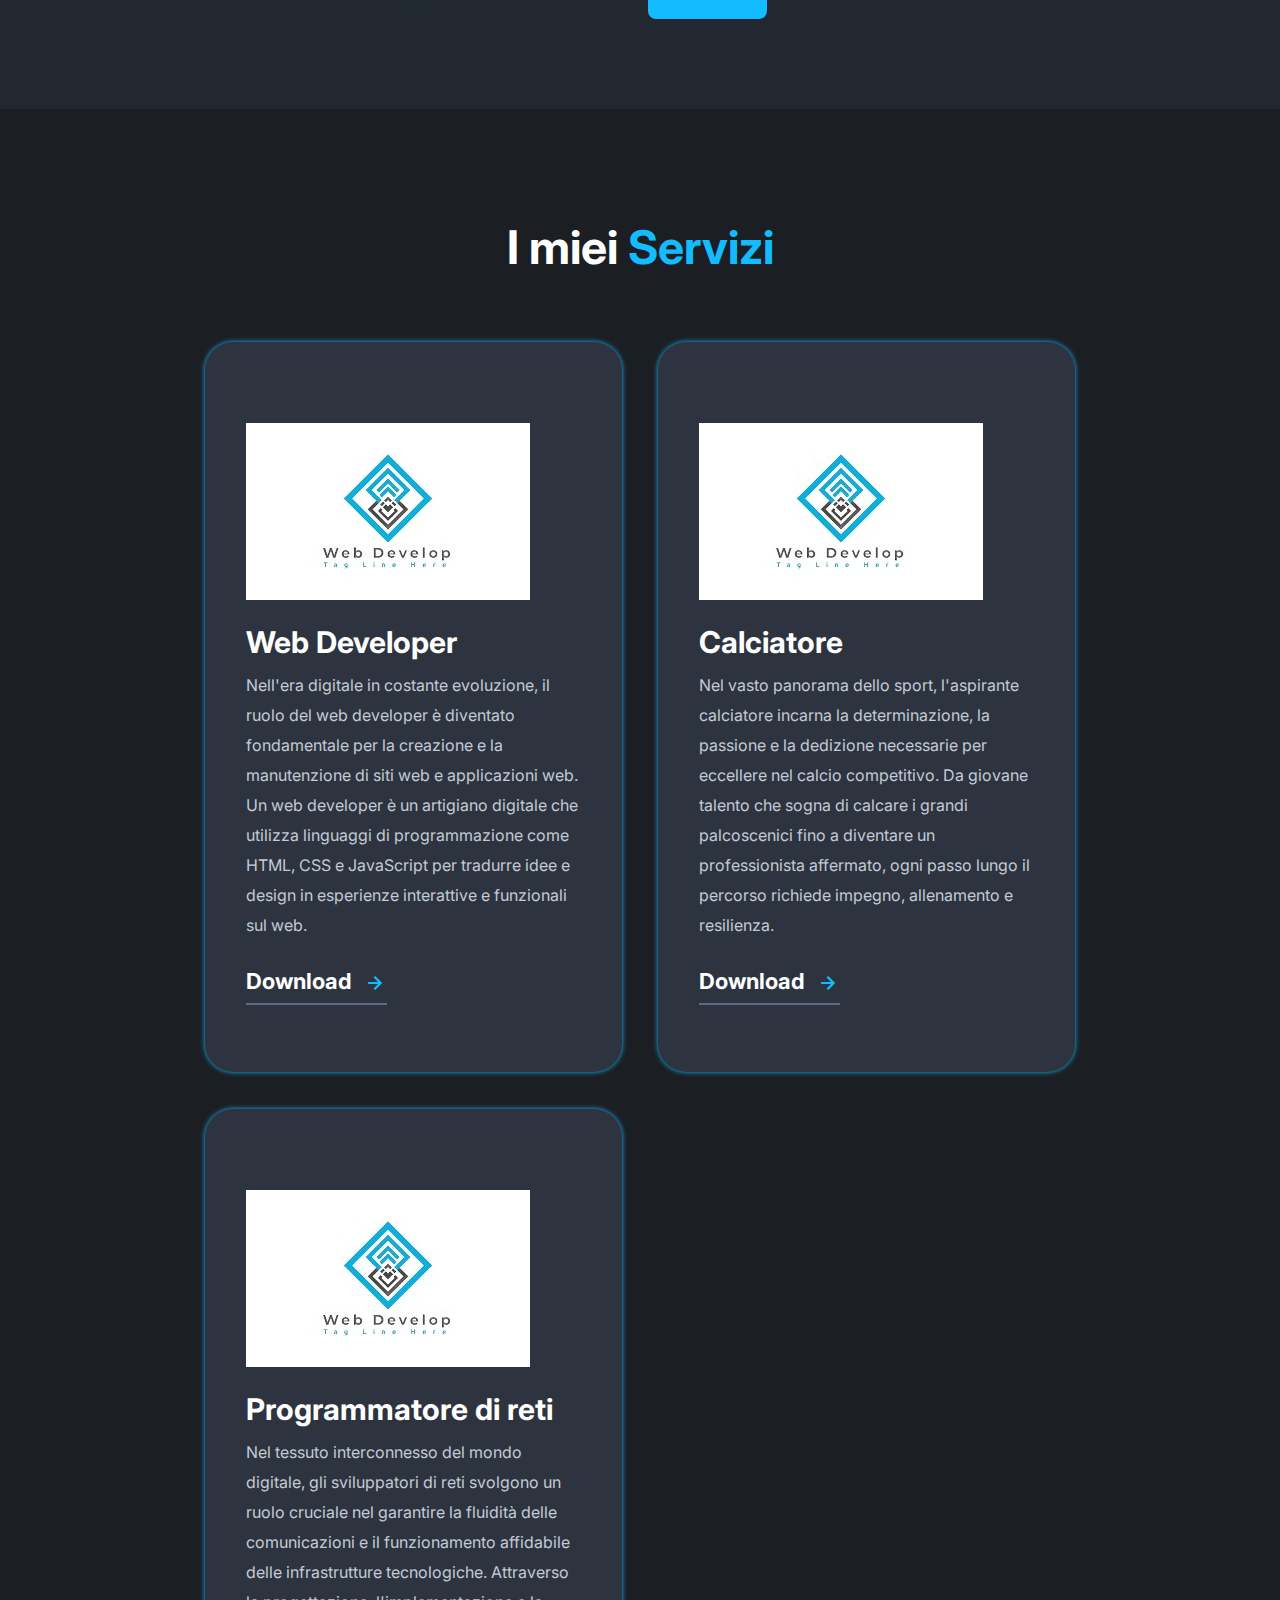
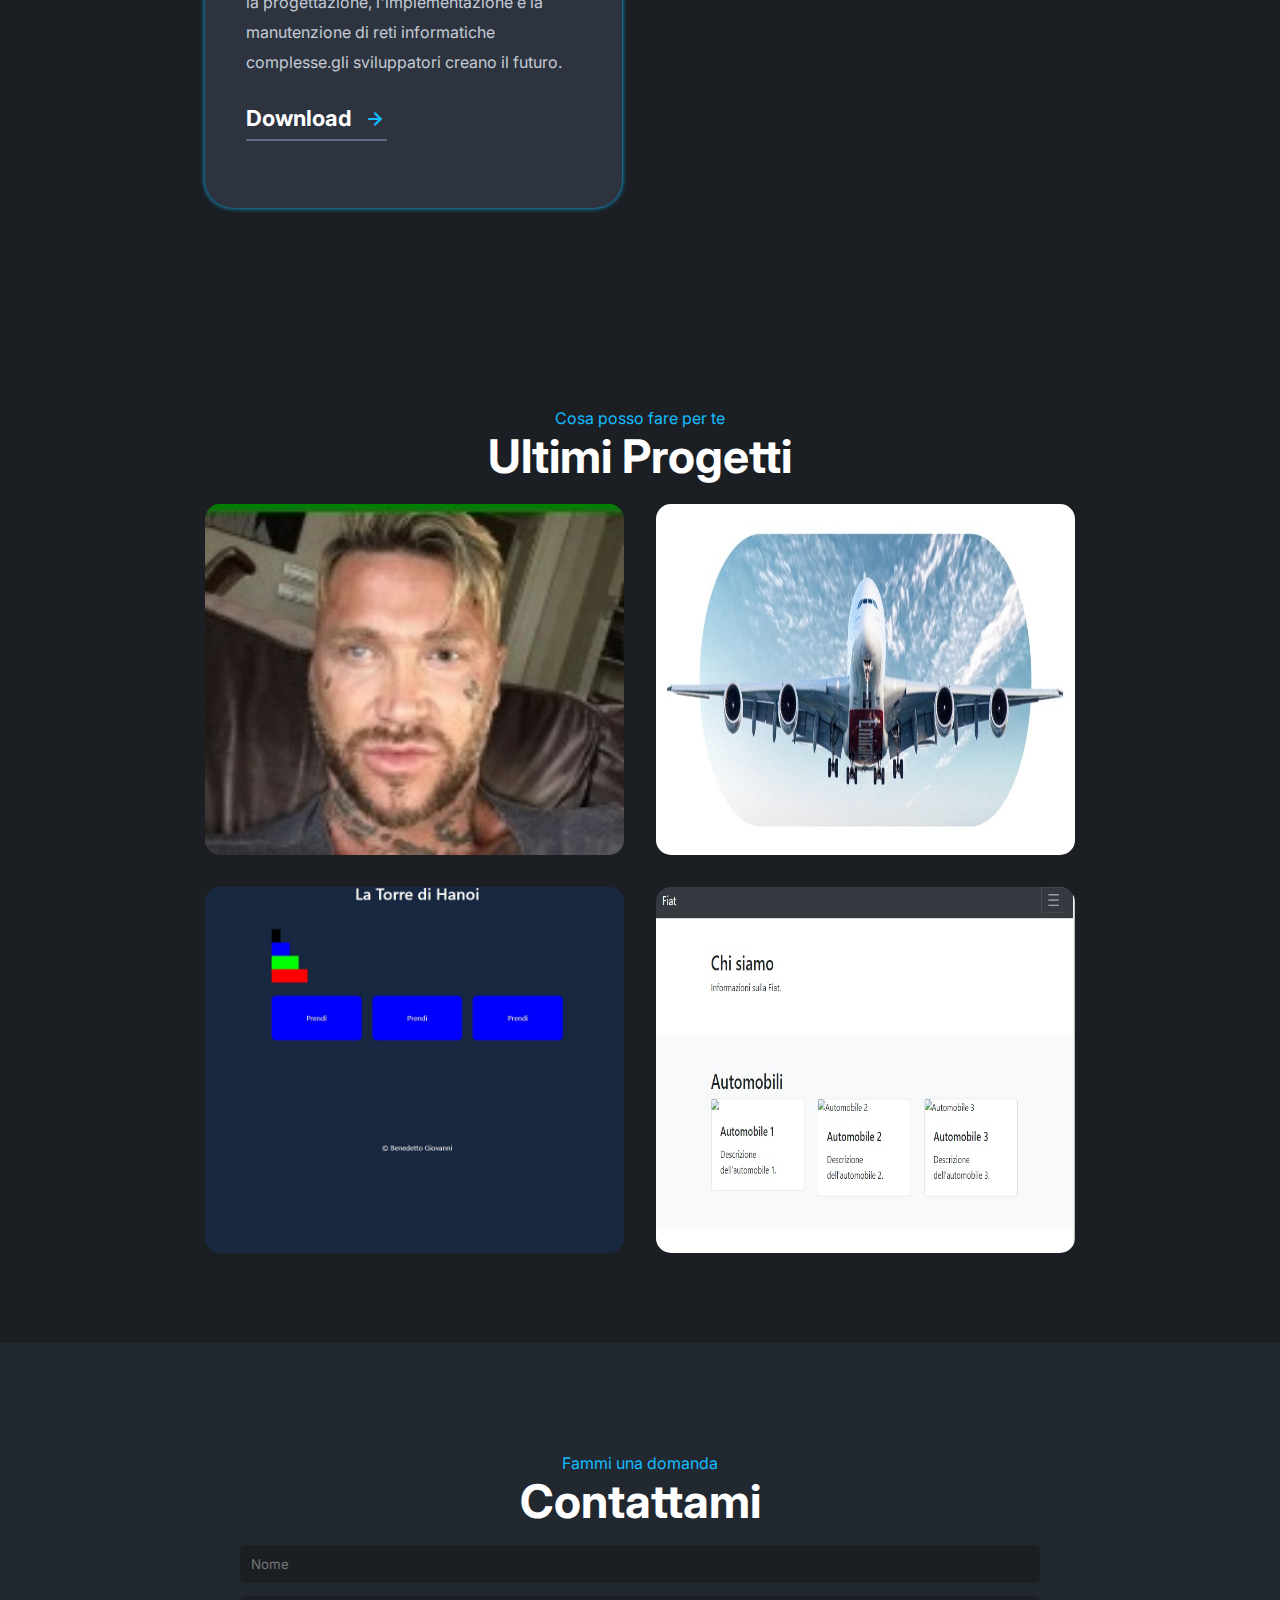
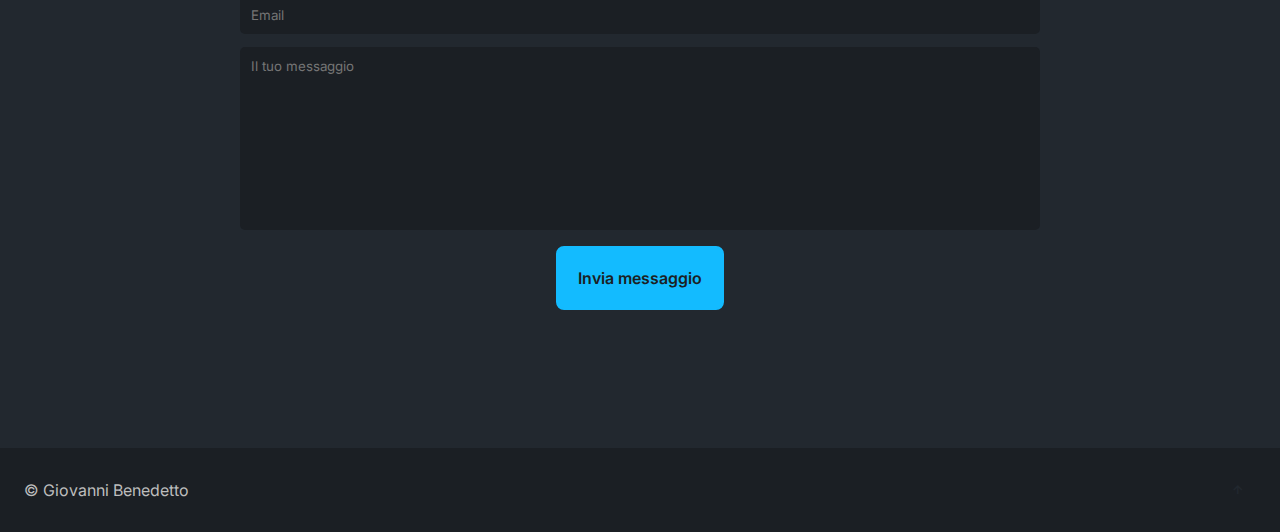
==== commit 1eae634a: "Update index.html" ====
--- a/index.html
+++ b/index.html
@@ -125,7 +125,7 @@
 
             <div class="port-box mix html">
                 <div class="port-image">
-                    <img src="" alt="">
+                    <img src="header.jpg" alt="">
                 </div>
                 <div class="port-content">
                     <h3>Benedetto Company</h3>
